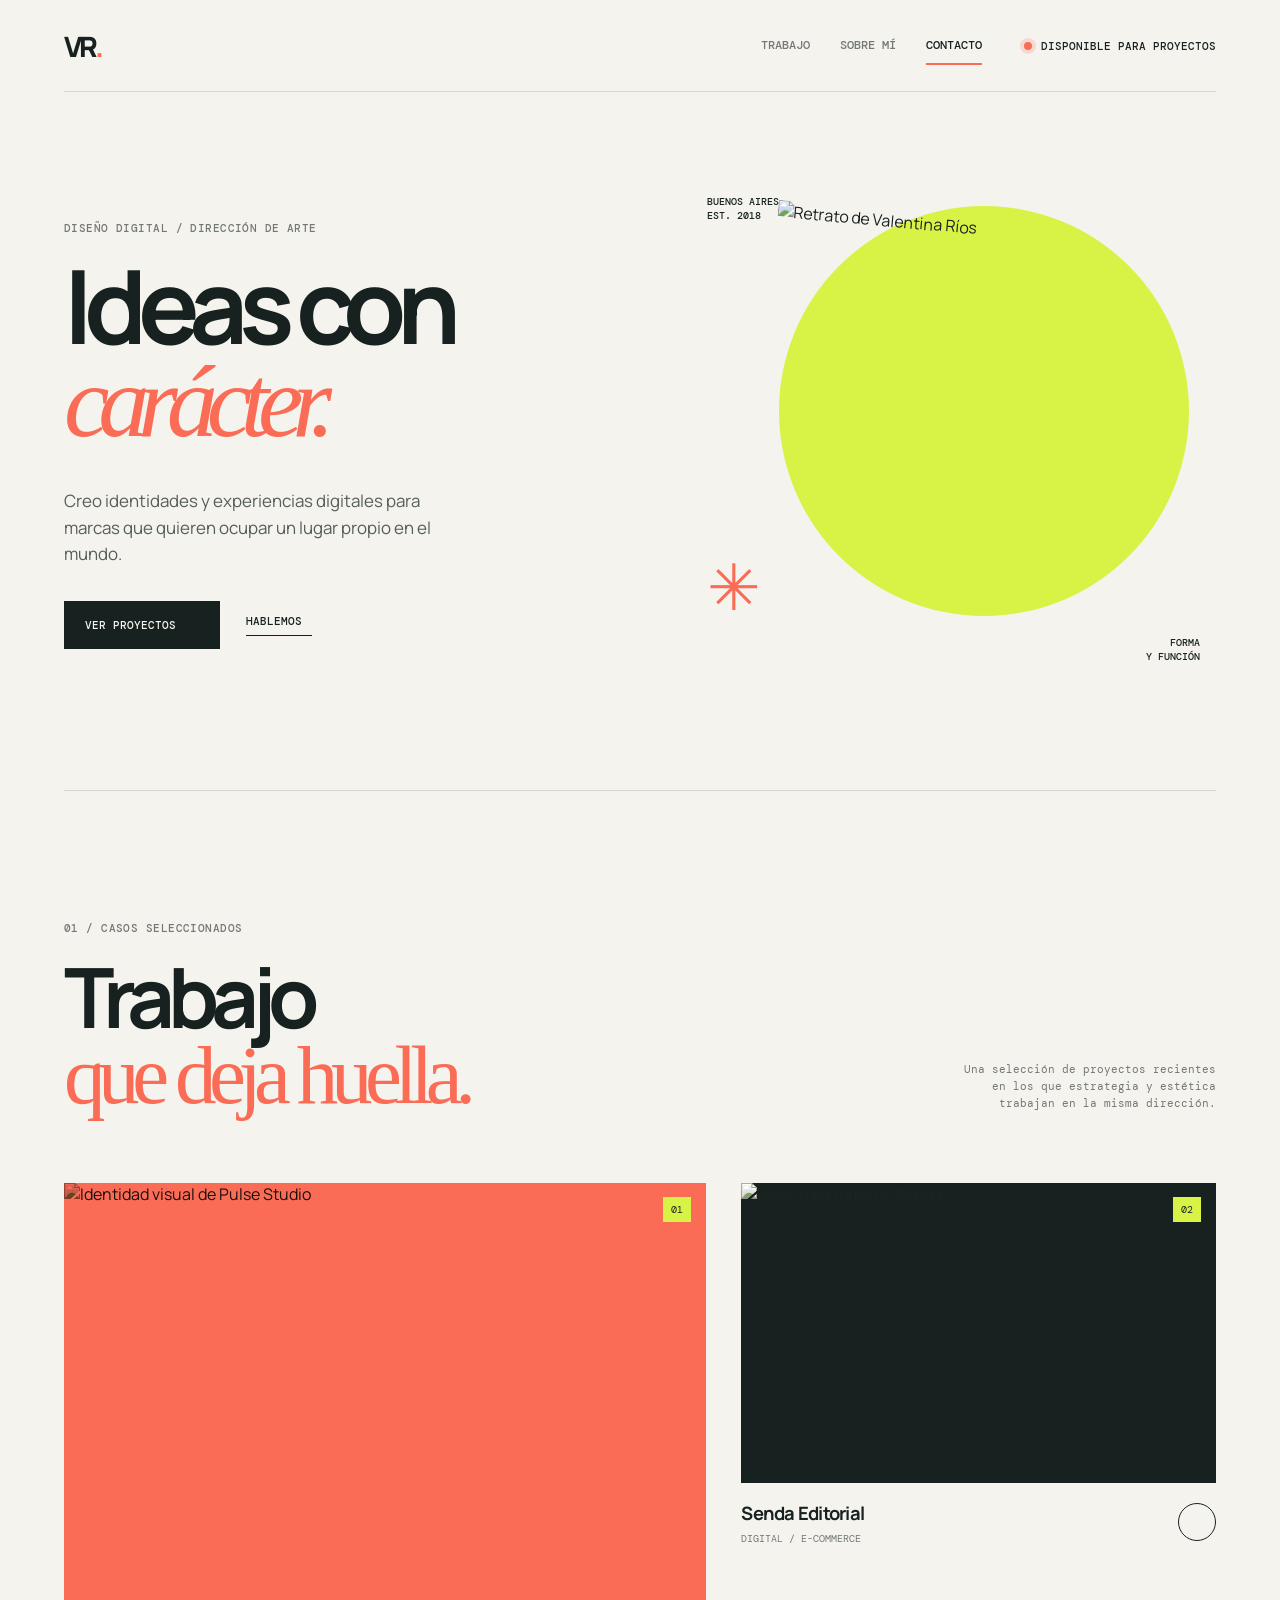
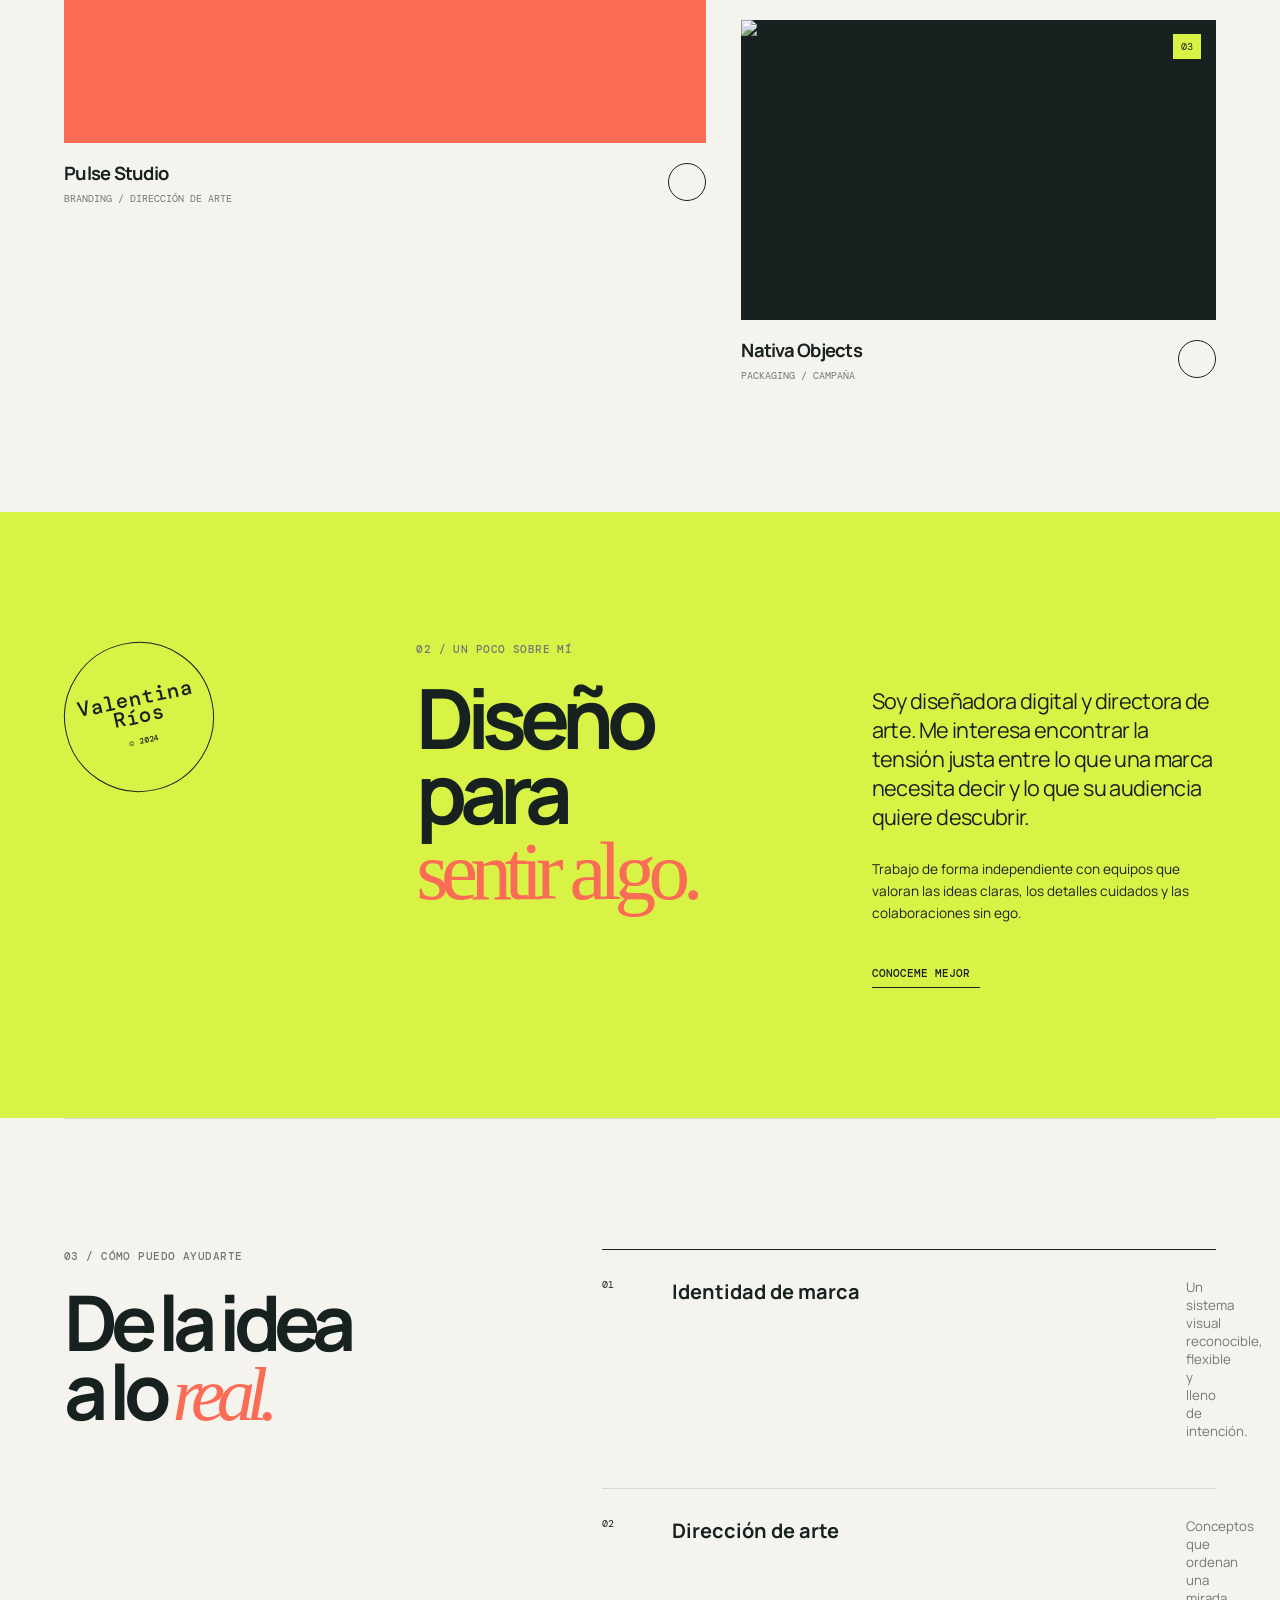
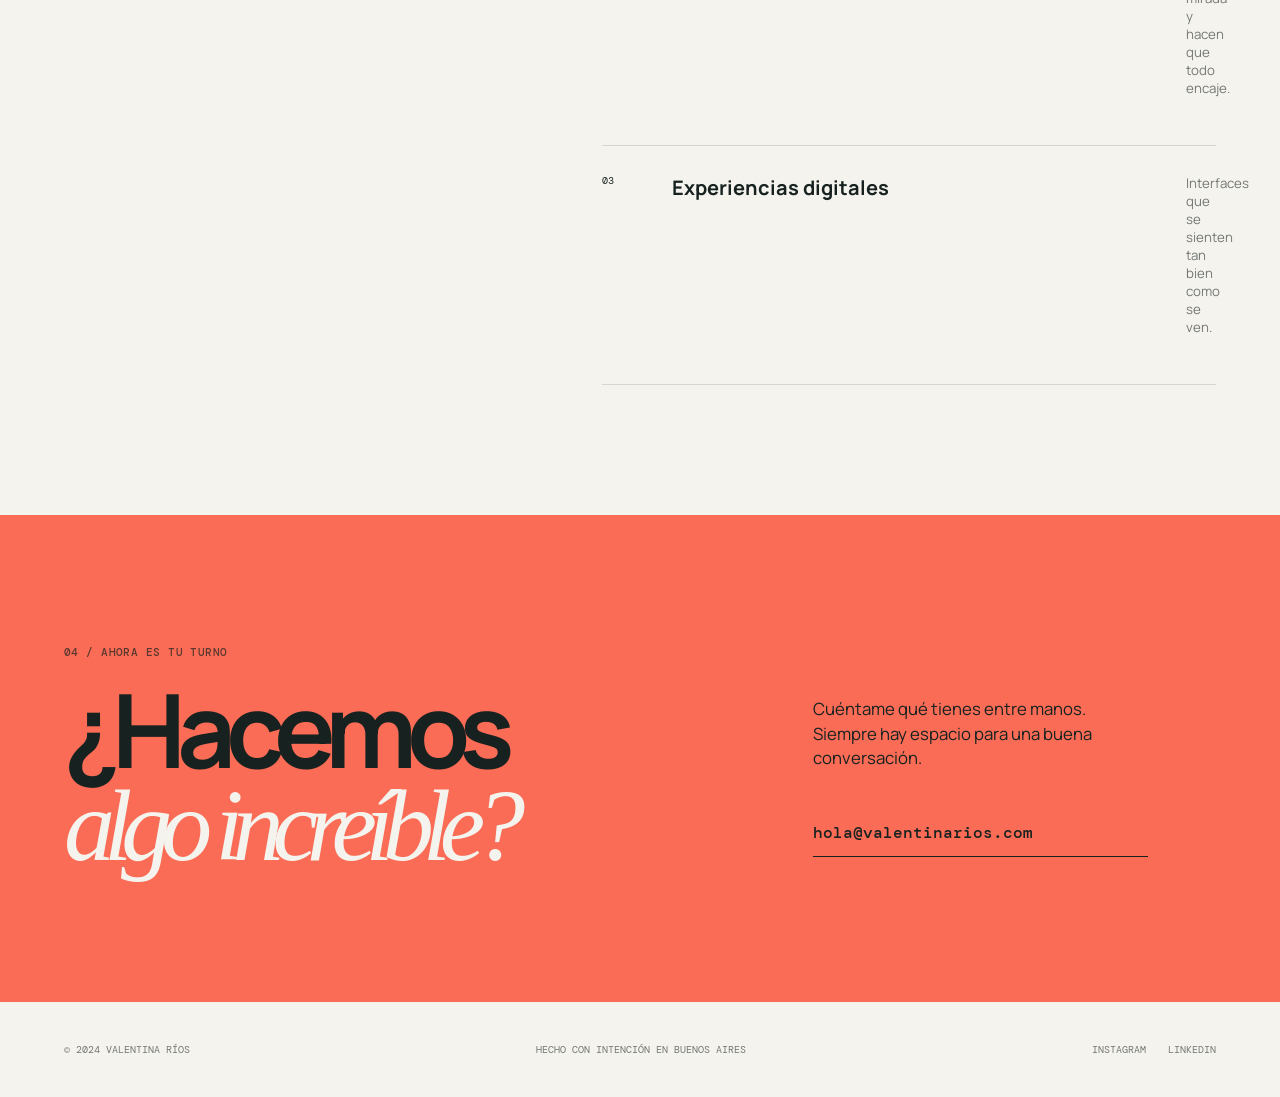
==== index.html @ 7031270a "Add initial HTML, CSS, and JavaScript files for portfolio website" ====
<!DOCTYPE html>
<html lang="es">
<head>
    <meta charset="UTF-8">
    <meta name="viewport" content="width=device-width, initial-scale=1.0">
    <meta name="description" content="Portafolio de Valentina Ríos, diseñadora digital y directora de arte.">
    <link rel="preconnect" href="https://fonts.googleapis.com">
    <link rel="preconnect" href="https://fonts.gstatic.com" crossorigin>
    <link href="https://fonts.googleapis.com/css2?family=DM+Mono:wght@400;500&family=Manrope:wght@400;500;600;700;800&display=swap" rel="stylesheet">
    <link rel="stylesheet" href="styles.css">
    <script src="https://unpkg.com/lucide@latest"></script>
    <title>Valentina Ríos | Diseño digital</title>
</head>
<body>
    <div class="site-shell">
        <header class="topbar">
            <a class="wordmark" href="#inicio" aria-label="Valentina Ríos, inicio">VR<span>.</span></a>
            <nav class="desktop-nav" aria-label="Navegación principal">
                <a class="active" href="#trabajo">Trabajo</a>
                <a href="#sobre-mi">Sobre mí</a>
                <a href="#contacto">Contacto</a>
            </nav>
            <a class="availability" href="#contacto"><span></span> Disponible para proyectos</a>
            <button class="menu-toggle" type="button" aria-label="Abrir menú" aria-expanded="false"><i data-lucide="menu"></i></button>
        </header>
        <main id="inicio">
            <section class="hero" aria-labelledby="hero-title">
                <div class="hero-copy reveal"><p class="eyebrow">Diseño digital / Dirección de arte</p><h1 id="hero-title">Ideas con<br><em>carácter.</em></h1><p class="hero-intro">Creo identidades y experiencias digitales para marcas que quieren ocupar un lugar propio en el mundo.</p><div class="hero-actions"><a class="button button-dark" href="#trabajo">Ver proyectos <i data-lucide="arrow-up-right"></i></a><a class="text-link" href="#contacto">Hablemos <i data-lucide="arrow-down"></i></a></div></div>
                <div class="hero-art reveal reveal-delay"><div class="art-circle"></div><div class="art-label label-top">Buenos Aires<br>Est. 2018</div><div class="art-label label-bottom">Forma<br>y función</div><div class="portrait-frame"><img src="https://images.unsplash.com/photo-1494790108377-be9c29b29330?auto=format&fit=crop&w=900&q=85" alt="Retrato de Valentina Ríos"></div><span class="art-star">✳</span></div>
            </section>
            <section class="selected-work section-block" id="trabajo" aria-labelledby="work-title"><div class="section-heading"><div><p class="eyebrow">01 / Casos seleccionados</p><h2 id="work-title">Trabajo<br><span>que deja huella.</span></h2></div><p class="section-note">Una selección de proyectos recientes<br>en los que estrategia y estética<br>trabajan en la misma dirección.</p></div><div class="project-grid"><a class="project project-large" href="#contacto"><div class="project-image image-pulse"><img src="https://images.unsplash.com/photo-1558655146-9f40138edfeb?auto=format&fit=crop&w=1400&q=85" alt="Identidad visual de Pulse Studio"><span class="project-index">01</span></div><div class="project-meta"><div><h3>Pulse Studio</h3><p>Branding / Dirección de arte</p></div><span class="round-arrow"><i data-lucide="arrow-up-right"></i></span></div></a><a class="project project-small" href="#contacto"><div class="project-image image-senda"><img src="https://images.unsplash.com/photo-1494438639946-1ebd1d20bf85?auto=format&fit=crop&w=1000&q=85" alt="Diseño editorial de Senda"><span class="project-index">02</span></div><div class="project-meta"><div><h3>Senda Editorial</h3><p>Digital / E-commerce</p></div><span class="round-arrow"><i data-lucide="arrow-up-right"></i></span></div></a><a class="project project-wide" href="#contacto"><div class="project-image image-nativa"><img src="https://images.unsplash.com/photo-1523726491678-bf852e717f6a?auto=format&fit=crop&w=1400&q=85" alt="Packaging y dirección de arte de Nativa"><span class="project-index">03</span></div><div class="project-meta"><div><h3>Nativa Objects</h3><p>Packaging / Campaña</p></div><span class="round-arrow"><i data-lucide="arrow-up-right"></i></span></div></a></div></section>
            <section class="about-section section-block" id="sobre-mi" aria-labelledby="about-title"><div class="about-stamp">Valentina<br>Ríos<span>© 2024</span></div><div class="about-copy"><p class="eyebrow">02 / Un poco sobre mí</p><h2 id="about-title">Diseño para<br><span>sentir algo.</span></h2></div><div class="about-detail"><p class="large-copy">Soy diseñadora digital y directora de arte. Me interesa encontrar la tensión justa entre lo que una marca necesita decir y lo que su audiencia quiere descubrir.</p><p class="small-copy">Trabajo de forma independiente con equipos que valoran las ideas claras, los detalles cuidados y las colaboraciones sin ego.</p><a class="text-link" href="mailto:hola@valentinarios.com">Conoceme mejor <i data-lucide="arrow-up-right"></i></a></div></section>
            <section class="services-section section-block" aria-labelledby="services-title"><div class="services-intro"><p class="eyebrow">03 / Cómo puedo ayudarte</p><h2 id="services-title">De la idea<br>a lo <em>real.</em></h2></div><div class="services-list"><div class="service-item"><span>01</span><h3>Identidad de marca</h3><p>Un sistema visual reconocible, flexible y lleno de intención.</p><i data-lucide="arrow-up-right"></i></div><div class="service-item"><span>02</span><h3>Dirección de arte</h3><p>Conceptos que ordenan una mirada y hacen que todo encaje.</p><i data-lucide="arrow-up-right"></i></div><div class="service-item"><span>03</span><h3>Experiencias digitales</h3><p>Interfaces que se sienten tan bien como se ven.</p><i data-lucide="arrow-up-right"></i></div></div></section>
            <section class="contact-section section-block" id="contacto" aria-labelledby="contact-title"><div><p class="eyebrow">04 / Ahora es tu turno</p><h2 id="contact-title">¿Hacemos<br><em>algo increíble?</em></h2></div><div class="contact-side"><p>Cuéntame qué tienes entre manos. Siempre hay espacio para una buena conversación.</p><a class="contact-email" href="mailto:hola@valentinarios.com">hola@valentinarios.com <i data-lucide="arrow-up-right"></i></a></div></section>
        </main>
        <footer class="footer"><span>© 2024 Valentina Ríos</span><span>Hecho con intención en Buenos Aires</span><div><a href="https://www.instagram.com" target="_blank" rel="noreferrer">Instagram</a><a href="https://www.linkedin.com" target="_blank" rel="noreferrer">LinkedIn</a></div></footer>
    </div>
    <script src="app.js"></script>
</body>
</html>
---- styles.css ----
@import url('https://fonts.googleapis.com/css2?family=DM+Mono:wght@400;500&family=Manrope:wght@400;500;600;700;800&display=swap');
:root { --ink:#172220; --paper:#f5f3ee; --lime:#d9f246; --coral:#fa6c55; --muted:#737875; --line:#d6d7d0; --mono:'DM Mono',monospace; --sans:'Manrope',sans-serif; }
* { box-sizing:border-box; } html { scroll-behavior:smooth; } body { margin:0; background:var(--paper); color:var(--ink); font-family:var(--sans); } a { color:inherit; text-decoration:none; }
.site-shell { max-width:1440px; margin:auto; padding:0 5vw; overflow:hidden; }
.topbar { display:flex; align-items:center; height:92px; border-bottom:1px solid var(--line); gap:42px; }.wordmark { font-size:1.75rem; font-weight:800; letter-spacing:-.1em; margin-right:auto; }.wordmark span { color:var(--coral); }.desktop-nav { display:flex; gap:30px; font:500 .75rem var(--mono); text-transform:uppercase; }.desktop-nav a { color:var(--muted); padding:10px 0; }.desktop-nav a.active,.desktop-nav a:hover { color:var(--ink); border-bottom:2px solid var(--coral); }.availability { font:500 .67rem var(--mono); text-transform:uppercase; display:flex; gap:9px; align-items:center; white-space:nowrap; }.availability span { width:8px; height:8px; background:var(--coral); border-radius:50%; display:inline-block; box-shadow:0 0 0 4px #fa6c5530; }.menu-toggle { display:none; background:none; border:0; }
.hero { min-height:680px; display:grid; grid-template-columns:1.05fr .95fr; align-items:center; padding:88px 0 100px; }.eyebrow { font:500 .68rem var(--mono); letter-spacing:.04em; text-transform:uppercase; color:var(--muted); margin:0 0 24px; }.hero h1,h2 { font-size:clamp(4.2rem,8vw,8.2rem); line-height:.9; letter-spacing:-.09em; margin:0; font-weight:700; }.hero h1 em,h2 em { color:var(--coral); font-family:Georgia,serif; font-weight:400; letter-spacing:-.11em; }.hero-intro { max-width:400px; font-size:1.06rem; line-height:1.55; margin:40px 0 34px; color:#555e5b; }.hero-actions { display:flex; align-items:center; gap:26px; }.button { display:inline-flex; align-items:center; gap:23px; padding:17px 21px; font:500 .7rem var(--mono); text-transform:uppercase; }.button-dark { background:var(--ink); color:var(--paper); }.button svg,.text-link svg,.contact-email svg { width:15px; }.text-link { display:inline-flex; align-items:center; gap:10px; font:500 .7rem var(--mono); text-transform:uppercase; border-bottom:1px solid var(--ink); padding-bottom:7px; }
.hero-art { height:510px; position:relative; display:grid; place-items:center; }.portrait-frame { width:min(67%,370px); height:440px; overflow:hidden; transform:rotate(5deg); position:relative; z-index:1; }.portrait-frame img { width:100%; height:100%; object-fit:cover; filter:saturate(.7); }.art-circle { position:absolute; width:410px; height:410px; border-radius:50%; background:var(--lime); right:5%; top:5%; }.art-label { position:absolute; font:500 .63rem var(--mono); line-height:1.4; text-transform:uppercase; z-index:2; }.label-top { top:3%; left:7%; }.label-bottom { bottom:5%; right:3%; text-align:right; }.art-star { position:absolute; z-index:2; color:var(--coral); font-size:4rem; bottom:12%; left:7%; }
.section-block { padding:130px 0; border-top:1px solid var(--line); }.section-heading { display:flex; justify-content:space-between; align-items:end; margin-bottom:70px; }.section-heading h2,.about-copy h2 { font-size:clamp(3.4rem,6.5vw,7rem); }.section-heading h2 span,.about-copy h2 span,.services-intro h2 em { color:var(--coral); font-family:Georgia,serif; font-weight:400; }.section-note { font:.7rem/1.55 var(--mono); color:var(--muted); text-align:right; margin:0; }.project-grid { display:grid; grid-template-columns:1.15fr .85fr; gap:75px 35px; align-items:start; }.project-large { grid-row:span 2; }.project-wide { grid-column:2; }.project-image { position:relative; overflow:hidden; background:var(--ink); }.project-image img { display:block; width:100%; height:100%; object-fit:cover; transition:transform .6s ease; }.project:hover img { transform:scale(1.05); }.project-large .project-image { height:560px; }.project-small .project-image,.project-wide .project-image { height:300px; }.image-pulse { background:var(--coral); }.image-pulse img { mix-blend-mode:multiply; filter:saturate(.8); }.image-senda img { filter:sepia(.3) saturate(.7); }.image-nativa img { filter:saturate(.5); }.project-index { position:absolute; right:15px; top:14px; background:var(--lime); color:var(--ink); padding:6px 8px; font:.65rem var(--mono); }.project-meta { display:flex; justify-content:space-between; align-items:center; padding-top:17px; }.project-meta h3 { margin:0 0 6px; font-size:1.15rem; letter-spacing:-.04em; }.project-meta p { color:var(--muted); font:.63rem var(--mono); margin:0; text-transform:uppercase; }.round-arrow { display:grid; place-items:center; width:38px; height:38px; border:1px solid var(--ink); border-radius:50%; }.round-arrow svg { width:15px; }
.about-section { display:grid; grid-template-columns:.8fr 1.1fr 1fr; gap:6vw; position:relative; background:var(--lime); margin-left:-5vw; margin-right:-5vw; padding-left:5vw; padding-right:5vw; border:0; }.about-stamp { width:150px; height:150px; border:1px solid var(--ink); border-radius:50%; display:grid; place-content:center; text-align:center; font:500 1.3rem/.9 var(--mono); transform:rotate(-12deg); }.about-stamp span { font-size:.5rem; margin-top:12px; }.about-detail { padding-top:44px; }.large-copy { font-size:1.35rem; line-height:1.35; margin:0 0 28px; letter-spacing:-.03em; }.small-copy { font-size:.85rem; line-height:1.6; max-width:350px; margin-bottom:35px; }.services-section { display:grid; grid-template-columns:.8fr 1.2fr; gap:10vw; }.services-intro h2 { font-size:clamp(3.2rem,6vw,6rem); }.services-list { border-top:1px solid var(--ink); }.service-item { display:grid; grid-template-columns:50px 1fr 30px; gap:20px; align-items:start; padding:28px 0; border-bottom:1px solid var(--line); }.service-item span { font:.65rem var(--mono); }.service-item h3 { font-size:1.25rem; margin:0 0 8px; }.service-item p { color:var(--muted); font-size:.83rem; margin:0; }.service-item svg { width:17px; }.contact-section { display:grid; grid-template-columns:1.3fr .7fr; background:var(--coral); color:var(--ink); margin-left:-5vw; margin-right:-5vw; padding-left:5vw; padding-right:5vw; border:0; }.contact-section .eyebrow { color:#59382f; }.contact-section h2 { font-size:clamp(4rem,8vw,8rem); }.contact-section h2 em { color:var(--paper); }.contact-side { display:flex; flex-direction:column; justify-content:end; padding-bottom:15px; }.contact-side p { font-size:1.05rem; line-height:1.45; max-width:280px; }.contact-email { font:500 1rem var(--mono); border-bottom:1px solid var(--ink); padding-bottom:13px; display:flex; justify-content:space-between; max-width:335px; margin-top:35px; }.footer { height:95px; display:flex; align-items:center; justify-content:space-between; color:var(--muted); font:.61rem var(--mono); text-transform:uppercase; }.footer div { display:flex; gap:22px; }.footer a:hover { color:var(--ink); }
.reveal { animation:rise .8s both; }.reveal-delay { animation-delay:.15s; } @keyframes rise { from { opacity:0; transform:translateY(22px); } to { opacity:1; transform:translateY(0); } }
@media (max-width:760px) { .site-shell { padding:0 22px; }.topbar { height:74px; gap:15px; }.desktop-nav,.availability { display:none; }.menu-toggle { display:block; padding:7px; }.menu-toggle svg { width:21px; }.topbar.menu-open .desktop-nav { display:flex; position:absolute; top:74px; left:0; right:0; z-index:5; padding:20px 22px; background:var(--paper); flex-direction:column; gap:13px; border-bottom:1px solid var(--line); }.hero { display:block; padding:75px 0 95px; }.hero h1 { font-size:4.6rem; }.hero-intro { font-size:.95rem; margin-top:30px; }.hero-art { height:390px; margin-top:50px; }.portrait-frame { height:340px; width:68%; }.art-circle { width:310px; height:310px; }.section-block { padding:85px 0; }.section-heading { display:block; margin-bottom:45px; }.section-heading h2,.about-copy h2 { font-size:4rem; }.section-note { text-align:left; margin-top:28px; }.project-grid { display:block; }.project { display:block; margin-bottom:55px; }.project-large .project-image { height:390px; }.project-small .project-image,.project-wide .project-image { height:250px; }.about-section,.contact-section { margin-left:-22px; margin-right:-22px; padding-left:22px; padding-right:22px; }.about-section { display:block; }.about-stamp { margin-bottom:65px; }.about-detail { padding-top:45px; }.services-section { display:block; }.services-list { margin-top:55px; }.service-item { grid-template-columns:35px 1fr 20px; gap:12px; }.service-item h3 { font-size:1.05rem; }.contact-section { display:block; }.contact-side { padding-top:55px; }.footer { height:auto; padding:28px 0; flex-wrap:wrap; gap:18px; }.footer span:nth-child(2) { order:3; width:100%; } }
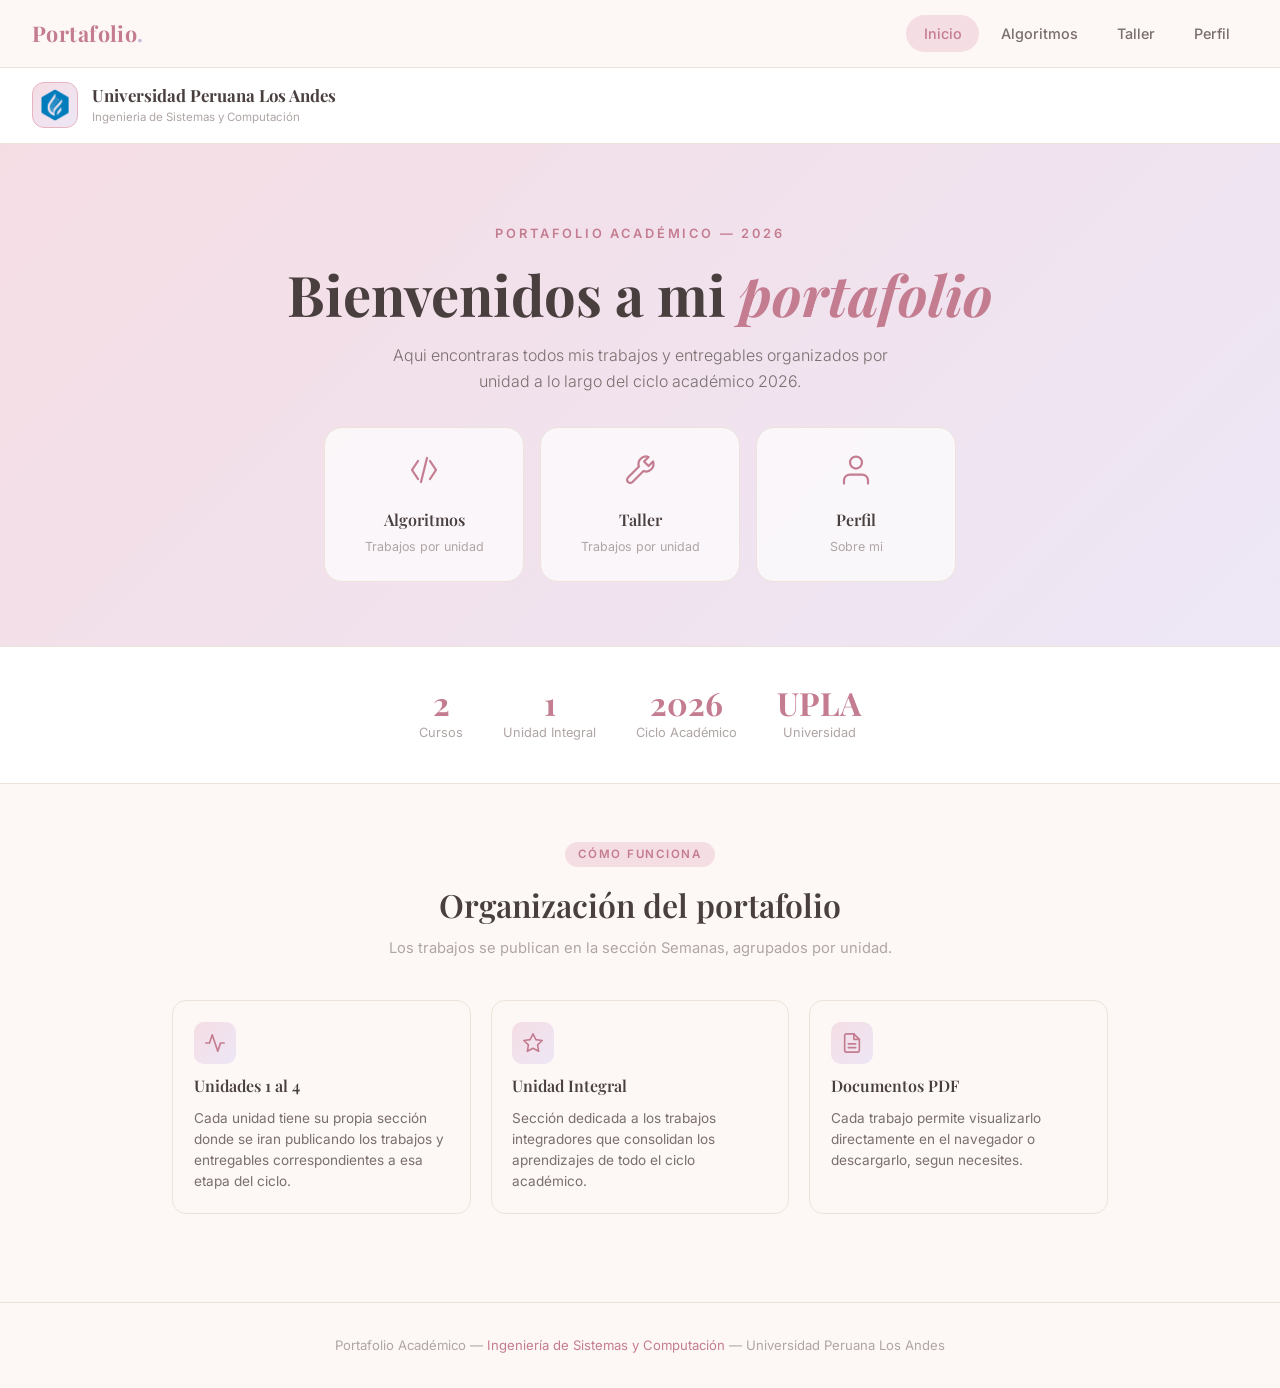
==== commit f5fa2e3b: "Add perfil.html and taller.html for academic portfolio sections - Created perfil.html to showcase pe" ====
--- a/index.html
+++ b/index.html
@@ -1,40 +1,163 @@
-<!DOCTYPE html>
+﻿<!DOCTYPE html>
 <html lang="es">
 <head>
-    <meta charset="UTF-8">
-    <meta name="viewport" content="width=device-width, initial-scale=1.0">
-    <meta name="description" content="Portafolio de Valentina Ríos, diseñadora digital y directora de arte.">
-    <link rel="preconnect" href="https://fonts.googleapis.com">
-    <link rel="preconnect" href="https://fonts.gstatic.com" crossorigin>
-    <link href="https://fonts.googleapis.com/css2?family=DM+Mono:wght@400;500&family=Manrope:wght@400;500;600;700;800&display=swap" rel="stylesheet">
-    <link rel="stylesheet" href="styles.css">
-    <script src="https://unpkg.com/lucide@latest"></script>
-    <title>Valentina Ríos | Diseño digital</title>
+  <meta charset="UTF-8" />
+  <meta name="viewport" content="width=device-width, initial-scale=1.0" />
+  <meta name="description" content="Portafolio academico - Ingenieria de Sistemas y Computacion, Universidad Peruana Los Andes." />
+  <title>Portafolio | Inicio</title>
+  <link rel="stylesheet" href="css/style.css" />
 </head>
 <body>
-    <div class="site-shell">
-        <header class="topbar">
-            <a class="wordmark" href="#inicio" aria-label="Valentina Ríos, inicio">VR<span>.</span></a>
-            <nav class="desktop-nav" aria-label="Navegación principal">
-                <a class="active" href="#trabajo">Trabajo</a>
-                <a href="#sobre-mi">Sobre mí</a>
-                <a href="#contacto">Contacto</a>
-            </nav>
-            <a class="availability" href="#contacto"><span></span> Disponible para proyectos</a>
-            <button class="menu-toggle" type="button" aria-label="Abrir menú" aria-expanded="false"><i data-lucide="menu"></i></button>
-        </header>
-        <main id="inicio">
-            <section class="hero" aria-labelledby="hero-title">
-                <div class="hero-copy reveal"><p class="eyebrow">Diseño digital / Dirección de arte</p><h1 id="hero-title">Ideas con<br><em>carácter.</em></h1><p class="hero-intro">Creo identidades y experiencias digitales para marcas que quieren ocupar un lugar propio en el mundo.</p><div class="hero-actions"><a class="button button-dark" href="#trabajo">Ver proyectos <i data-lucide="arrow-up-right"></i></a><a class="text-link" href="#contacto">Hablemos <i data-lucide="arrow-down"></i></a></div></div>
-                <div class="hero-art reveal reveal-delay"><div class="art-circle"></div><div class="art-label label-top">Buenos Aires<br>Est. 2018</div><div class="art-label label-bottom">Forma<br>y función</div><div class="portrait-frame"><img src="https://images.unsplash.com/photo-1494790108377-be9c29b29330?auto=format&fit=crop&w=900&q=85" alt="Retrato de Valentina Ríos"></div><span class="art-star">✳</span></div>
-            </section>
-            <section class="selected-work section-block" id="trabajo" aria-labelledby="work-title"><div class="section-heading"><div><p class="eyebrow">01 / Casos seleccionados</p><h2 id="work-title">Trabajo<br><span>que deja huella.</span></h2></div><p class="section-note">Una selección de proyectos recientes<br>en los que estrategia y estética<br>trabajan en la misma dirección.</p></div><div class="project-grid"><a class="project project-large" href="#contacto"><div class="project-image image-pulse"><img src="https://images.unsplash.com/photo-1558655146-9f40138edfeb?auto=format&fit=crop&w=1400&q=85" alt="Identidad visual de Pulse Studio"><span class="project-index">01</span></div><div class="project-meta"><div><h3>Pulse Studio</h3><p>Branding / Dirección de arte</p></div><span class="round-arrow"><i data-lucide="arrow-up-right"></i></span></div></a><a class="project project-small" href="#contacto"><div class="project-image image-senda"><img src="https://images.unsplash.com/photo-1494438639946-1ebd1d20bf85?auto=format&fit=crop&w=1000&q=85" alt="Diseño editorial de Senda"><span class="project-index">02</span></div><div class="project-meta"><div><h3>Senda Editorial</h3><p>Digital / E-commerce</p></div><span class="round-arrow"><i data-lucide="arrow-up-right"></i></span></div></a><a class="project project-wide" href="#contacto"><div class="project-image image-nativa"><img src="https://images.unsplash.com/photo-1523726491678-bf852e717f6a?auto=format&fit=crop&w=1400&q=85" alt="Packaging y dirección de arte de Nativa"><span class="project-index">03</span></div><div class="project-meta"><div><h3>Nativa Objects</h3><p>Packaging / Campaña</p></div><span class="round-arrow"><i data-lucide="arrow-up-right"></i></span></div></a></div></section>
-            <section class="about-section section-block" id="sobre-mi" aria-labelledby="about-title"><div class="about-stamp">Valentina<br>Ríos<span>© 2024</span></div><div class="about-copy"><p class="eyebrow">02 / Un poco sobre mí</p><h2 id="about-title">Diseño para<br><span>sentir algo.</span></h2></div><div class="about-detail"><p class="large-copy">Soy diseñadora digital y directora de arte. Me interesa encontrar la tensión justa entre lo que una marca necesita decir y lo que su audiencia quiere descubrir.</p><p class="small-copy">Trabajo de forma independiente con equipos que valoran las ideas claras, los detalles cuidados y las colaboraciones sin ego.</p><a class="text-link" href="mailto:hola@valentinarios.com">Conoceme mejor <i data-lucide="arrow-up-right"></i></a></div></section>
-            <section class="services-section section-block" aria-labelledby="services-title"><div class="services-intro"><p class="eyebrow">03 / Cómo puedo ayudarte</p><h2 id="services-title">De la idea<br>a lo <em>real.</em></h2></div><div class="services-list"><div class="service-item"><span>01</span><h3>Identidad de marca</h3><p>Un sistema visual reconocible, flexible y lleno de intención.</p><i data-lucide="arrow-up-right"></i></div><div class="service-item"><span>02</span><h3>Dirección de arte</h3><p>Conceptos que ordenan una mirada y hacen que todo encaje.</p><i data-lucide="arrow-up-right"></i></div><div class="service-item"><span>03</span><h3>Experiencias digitales</h3><p>Interfaces que se sienten tan bien como se ven.</p><i data-lucide="arrow-up-right"></i></div></div></section>
-            <section class="contact-section section-block" id="contacto" aria-labelledby="contact-title"><div><p class="eyebrow">04 / Ahora es tu turno</p><h2 id="contact-title">¿Hacemos<br><em>algo increíble?</em></h2></div><div class="contact-side"><p>Cuéntame qué tienes entre manos. Siempre hay espacio para una buena conversación.</p><a class="contact-email" href="mailto:hola@valentinarios.com">hola@valentinarios.com <i data-lucide="arrow-up-right"></i></a></div></section>
-        </main>
-        <footer class="footer"><span>© 2024 Valentina Ríos</span><span>Hecho con intención en Buenos Aires</span><div><a href="https://www.instagram.com" target="_blank" rel="noreferrer">Instagram</a><a href="https://www.linkedin.com" target="_blank" rel="noreferrer">LinkedIn</a></div></footer>
+
+  <!-- NAVBAR -->
+  <nav class="navbar" role="navigation" aria-label="Navegacion principal">
+    <a href="index.html" class="navbar__brand">Portafolio<span>.</span></a>
+
+    <button class="navbar__toggle" id="navToggle" aria-label="Abrir menu" aria-expanded="false">
+      <span></span><span></span><span></span>
+    </button>
+
+    <ul class="navbar__links" id="navLinks" role="list">
+      <li><a href="index.html" class="active" aria-current="page">Inicio</a></li>
+      <li><a href="algoritmos.html">Algoritmos</a></li>
+      <li><a href="taller.html">Taller</a></li>
+      <li><a href="perfil.html">Perfil</a></li>
+    </ul>
+  </nav>
+
+  <!-- IDENTIDAD INSTITUCIONAL -->
+  <div class="institution-bar" aria-label="Universidad Peruana Los Andes">
+    <div class="institution-bar__logo">
+      <img src="img/logo-upla.png" alt="Logo de la Universidad Peruana Los Andes" />
     </div>
-    <script src="app.js"></script>
+    <div>
+      <p class="institution-bar__name">Universidad Peruana Los Andes</p>
+      <p class="institution-bar__faculty">Ingenieria de Sistemas y Computación</p>
+    </div>
+  </div>
+
+  <!-- HERO -->
+  <header class="hero">
+    <p class="hero__subtitle">Portafolio Académico &mdash; 2026</p>
+    <h1 class="hero__title">Bienvenidos a mi <em>portafolio</em></h1>
+    <p class="hero__desc">Aqui encontraras todos mis trabajos y entregables organizados por unidad a lo largo del ciclo académico 2026.</p>
+
+    <!-- Accesos rapidos -->
+    <div class="hero-cards" role="list">
+      <a href="algoritmos.html" class="hero-card" role="listitem" id="acceso-algoritmos">
+        <svg viewBox="0 0 24 24" aria-hidden="true">
+          <polyline points="8 6 4 12 8 18"/>
+          <polyline points="16 6 20 12 16 18"/>
+          <line x1="14" y1="4" x2="10" y2="20"/>
+        </svg>
+        <p class="hero-card__label">Algoritmos</p>
+        <p class="hero-card__sub">Trabajos por unidad</p>
+      </a>
+
+      <a href="taller.html" class="hero-card" role="listitem" id="acceso-taller">
+        <svg viewBox="0 0 24 24" aria-hidden="true">
+          <path d="m14.7 6.3 3-3a5 5 0 0 0-6.4 6.4L4 17a2.1 2.1 0 1 0 3 3l7.3-7.3a5 5 0 0 0 6.4-6.4l-3 3-3-3Z"/>
+        </svg>
+        <p class="hero-card__label">Taller</p>
+        <p class="hero-card__sub">Trabajos por unidad</p>
+      </a>
+
+      <a href="perfil.html" class="hero-card" role="listitem" id="acceso-perfil">
+        <svg viewBox="0 0 24 24" aria-hidden="true">
+          <path d="M20 21v-2a4 4 0 0 0-4-4H8a4 4 0 0 0-4 4v2"/>
+          <circle cx="12" cy="7" r="4"/>
+        </svg>
+        <p class="hero-card__label">Perfil</p>
+        <p class="hero-card__sub">Sobre mi</p>
+      </a>
+    </div>
+  </header>
+
+  <!-- INFO STRIP -->
+  <div class="info-strip" role="region" aria-label="Resumen del portafolio">
+    <div class="info-strip__item">
+      <p class="info-strip__value">2</p>
+      <p class="info-strip__label">Cursos</p>
+    </div>
+    <div class="info-strip__item">
+      <p class="info-strip__value">1</p>
+      <p class="info-strip__label">Unidad Integral</p>
+    </div>
+    <div class="info-strip__item">
+      <p class="info-strip__value">2026</p>
+      <p class="info-strip__label">Ciclo Académico</p>
+    </div>
+    <div class="info-strip__item">
+      <p class="info-strip__value">UPLA</p>
+      <p class="info-strip__label">Universidad</p>
+    </div>
+  </div>
+
+  <!-- SECCION BIENVENIDA -->
+  <main>
+    <section class="section" aria-label="Descripcion del portafolio">
+      <div class="section__header">
+        <span class="section__tag">Cómo funciona</span>
+        <h2 class="section__title">Organización del portafolio</h2>
+        <p class="section__subtitle">Los trabajos se publican en la sección Semanas, agrupados por unidad.</p>
+      </div>
+
+      <div class="cards-grid">
+        <div class="card" id="info-unidades">
+          <div class="card__icon">
+            <svg viewBox="0 0 24 24" aria-hidden="true">
+              <polyline points="22 12 18 12 15 21 9 3 6 12 2 12"/>
+            </svg>
+          </div>
+          <h3 class="card__title">Unidades 1 al 4</h3>
+          <p class="card__desc">Cada unidad tiene su propia sección donde se iran publicando los trabajos y entregables correspondientes a esa etapa del ciclo.</p>
+        </div>
+
+        <div class="card" id="info-integral">
+          <div class="card__icon">
+            <svg viewBox="0 0 24 24" aria-hidden="true">
+              <polygon points="12 2 15.09 8.26 22 9.27 17 14.14 18.18 21.02 12 17.77 5.82 21.02 7 14.14 2 9.27 8.91 8.26 12 2"/>
+            </svg>
+          </div>
+          <h3 class="card__title">Unidad Integral</h3>
+          <p class="card__desc">Sección dedicada a los trabajos integradores que consolidan los aprendizajes de todo el ciclo académico.</p>
+        </div>
+
+        <div class="card" id="info-pdf">
+          <div class="card__icon">
+            <svg viewBox="0 0 24 24" aria-hidden="true">
+              <path d="M14 2H6a2 2 0 0 0-2 2v16a2 2 0 0 0 2 2h12a2 2 0 0 0 2-2V8z"/>
+              <polyline points="14 2 14 8 20 8"/>
+              <line x1="16" y1="13" x2="8" y2="13"/>
+              <line x1="16" y1="17" x2="8" y2="17"/>
+            </svg>
+          </div>
+          <h3 class="card__title">Documentos PDF</h3>
+          <p class="card__desc">Cada trabajo permite visualizarlo directamente en el navegador o descargarlo, segun necesites.</p>
+        </div>
+      </div>
+    </section>
+  </main>
+
+  <!-- FOOTER -->
+  <footer class="footer" role="contentinfo">
+    <p>Portafolio Académico &mdash; <span>Ingeniería de Sistemas y Computación</span> &mdash; Universidad Peruana Los Andes</p>
+  </footer>
+
+  <script>
+    var toggle = document.getElementById('navToggle');
+    var links  = document.getElementById('navLinks');
+    toggle.addEventListener('click', function () {
+      var open = links.classList.toggle('open');
+      toggle.setAttribute('aria-expanded', String(open));
+    });
+    links.querySelectorAll('a').forEach(function (link) {
+      link.addEventListener('click', function () {
+        links.classList.remove('open');
+        toggle.setAttribute('aria-expanded', 'false');
+      });
+    });
+  </script>
+
 </body>
-</html>+</html>
--- a/css/style.css
+++ b/css/style.css
@@ -0,0 +1,655 @@
+﻿@import url('https://fonts.googleapis.com/css2?family=Playfair+Display:wght@400;600;700&family=Inter:wght@300;400;500;600&display=swap');
+
+:root {
+  --color-bg:         #fdf8f5;
+  --color-surface:    #ffffff;
+  --color-rose:       #e8b4c0;
+  --color-rose-light: #f5dde4;
+  --color-rose-dark:  #c47d90;
+  --color-lilac:      #c9b8d8;
+  --color-lilac-light:#ede7f6;
+  --color-beige:      #f2ece4;
+  --color-text:       #4a3f3f;
+  --color-text-soft:  #7a6e6e;
+  --color-text-muted: #b0a5a5;
+  --color-border:     #ede3db;
+  --shadow-soft:      0 4px 20px rgba(200, 160, 170, 0.15);
+  --shadow-hover:     0 10px 36px rgba(200, 160, 170, 0.28);
+  --radius-card:      18px;
+  --radius-btn:       50px;
+  --font-heading:     'Playfair Display', Georgia, serif;
+  --font-body:        'Inter', system-ui, sans-serif;
+  --transition:       0.3s ease;
+}
+
+*, *::before, *::after { box-sizing: border-box; margin: 0; padding: 0; }
+html { scroll-behavior: smooth; }
+body {
+  background-color: var(--color-bg);
+  color: var(--color-text);
+  font-family: var(--font-body);
+  font-size: 16px;
+  line-height: 1.6;
+  min-height: 100vh;
+}
+img { max-width: 100%; display: block; }
+a { color: inherit; text-decoration: none; }
+
+.navbar {
+  position: sticky;
+  top: 0;
+  z-index: 100;
+  background: rgba(253, 248, 245, 0.92);
+  backdrop-filter: blur(10px);
+  border-bottom: 1px solid var(--color-border);
+  padding: 0 2rem;
+  height: 68px;
+  display: flex;
+  align-items: center;
+  justify-content: space-between;
+}
+
+.navbar__brand {
+  font-family: var(--font-heading);
+  font-size: 1.35rem;
+  font-weight: 700;
+  color: var(--color-rose-dark);
+  letter-spacing: 0.02em;
+}
+.navbar__brand span { color: var(--color-lilac); }
+
+.navbar__links {
+  display: flex;
+  gap: 0.25rem;
+  list-style: none;
+}
+
+.navbar__links a {
+  display: block;
+  padding: 0.45rem 1.1rem;
+  border-radius: var(--radius-btn);
+  font-size: 0.9rem;
+  font-weight: 500;
+  color: var(--color-text-soft);
+  transition: background var(--transition), color var(--transition);
+}
+.navbar__links a:hover,
+.navbar__links a.active {
+  background: var(--color-rose-light);
+  color: var(--color-rose-dark);
+}
+
+.navbar__toggle {
+  display: none;
+  flex-direction: column;
+  gap: 5px;
+  cursor: pointer;
+  background: none;
+  border: none;
+  padding: 4px;
+}
+.navbar__toggle span {
+  display: block;
+  width: 24px;
+  height: 2px;
+  background: var(--color-rose-dark);
+  border-radius: 2px;
+  transition: var(--transition);
+}
+
+.institution-bar {
+  display: flex;
+  align-items: center;
+  gap: 0.85rem;
+  padding: 0.9rem 2rem;
+  background: var(--color-surface);
+  border-bottom: 1px solid var(--color-border);
+}
+.institution-bar__logo {
+  width: 46px;
+  height: 46px;
+  display: grid;
+  place-items: center;
+  border-radius: 12px;
+  background: linear-gradient(135deg, var(--color-rose-light), var(--color-lilac-light));
+  border: 1px solid var(--color-rose);
+  flex-shrink: 0;
+}
+.institution-bar__logo img {
+  width: 32px;
+  height: 32px;
+  object-fit: contain;
+}
+.institution-bar__name {
+  font-family: var(--font-heading);
+  font-size: 1.05rem;
+  font-weight: 700;
+  color: var(--color-text);
+  line-height: 1.2;
+}
+.institution-bar__faculty {
+  font-size: 0.72rem;
+  color: var(--color-text-muted);
+  margin-top: 0.2rem;
+}
+
+/* ============================================================
+   INICIO - HERO
+   ============================================================ */
+.hero {
+  background: linear-gradient(135deg, var(--color-rose-light) 0%, var(--color-lilac-light) 100%);
+  padding: 5rem 2rem 4rem;
+  text-align: center;
+  border-bottom: 1px solid var(--color-border);
+}
+.hero__subtitle {
+  font-size: 0.8rem;
+  font-weight: 600;
+  letter-spacing: 0.22em;
+  text-transform: uppercase;
+  color: var(--color-rose-dark);
+  margin-bottom: 1rem;
+}
+.hero__title {
+  font-family: var(--font-heading);
+  font-size: clamp(2.2rem, 5vw, 3.5rem);
+  font-weight: 700;
+  color: var(--color-text);
+  line-height: 1.2;
+  margin-bottom: 1rem;
+}
+.hero__title em {
+  font-style: italic;
+  color: var(--color-rose-dark);
+}
+.hero__desc {
+  max-width: 500px;
+  margin: 0 auto 2rem;
+  font-size: 1rem;
+  color: var(--color-text-soft);
+  font-weight: 300;
+}
+
+/* Tarjetas de acceso rapido en inicio */
+.hero-cards {
+  display: flex;
+  gap: 1rem;
+  justify-content: center;
+  flex-wrap: wrap;
+  margin-top: 2rem;
+}
+.hero-card {
+  background: rgba(255,255,255,0.7);
+  border: 1px solid var(--color-border);
+  border-radius: var(--radius-card);
+  padding: 1.5rem 2rem;
+  width: 200px;
+  text-align: center;
+  transition: transform var(--transition), box-shadow var(--transition);
+  cursor: pointer;
+}
+.hero-card:hover {
+  transform: translateY(-5px);
+  box-shadow: var(--shadow-hover);
+}
+.hero-card svg {
+  width: 36px;
+  height: 36px;
+  stroke: var(--color-rose-dark);
+  fill: none;
+  stroke-width: 1.5;
+  stroke-linecap: round;
+  stroke-linejoin: round;
+  margin: 0 auto 0.75rem;
+}
+.hero-card__label {
+  font-family: var(--font-heading);
+  font-size: 1rem;
+  font-weight: 600;
+  color: var(--color-text);
+  margin-bottom: 0.25rem;
+}
+.hero-card__sub {
+  font-size: 0.78rem;
+  color: var(--color-text-muted);
+}
+
+/* Info strip en inicio */
+.info-strip {
+  display: flex;
+  justify-content: center;
+  gap: 2.5rem;
+  flex-wrap: wrap;
+  padding: 2.5rem 2rem;
+  border-bottom: 1px solid var(--color-border);
+  background: var(--color-surface);
+}
+.info-strip__item {
+  text-align: center;
+}
+.info-strip__value {
+  font-family: var(--font-heading);
+  font-size: 2rem;
+  font-weight: 700;
+  color: var(--color-rose-dark);
+  line-height: 1;
+}
+.info-strip__label {
+  font-size: 0.8rem;
+  color: var(--color-text-muted);
+  margin-top: 0.25rem;
+}
+
+/* ============================================================
+   SECCION GENERICA
+   ============================================================ */
+.section {
+  padding: 3.5rem 2rem;
+  max-width: 1000px;
+  margin: 0 auto;
+}
+.section__header {
+  text-align: center;
+  margin-bottom: 2.5rem;
+}
+.section__tag {
+  display: inline-block;
+  font-size: 0.72rem;
+  font-weight: 600;
+  letter-spacing: 0.15em;
+  text-transform: uppercase;
+  color: var(--color-rose-dark);
+  background: var(--color-rose-light);
+  padding: 0.22rem 0.85rem;
+  border-radius: var(--radius-btn);
+  margin-bottom: 0.75rem;
+}
+.section__title {
+  font-family: var(--font-heading);
+  font-size: clamp(1.5rem, 3vw, 2rem);
+  font-weight: 600;
+  color: var(--color-text);
+  margin-bottom: 0.4rem;
+}
+.section__subtitle {
+  font-size: 0.92rem;
+  color: var(--color-text-muted);
+}
+
+/* ============================================================
+   SEMANAS - ACORDEON POR UNIDAD
+   ============================================================ */
+.units-list {
+  display: flex;
+  flex-direction: column;
+  gap: 1rem;
+}
+
+/* Cabecera de unidad (boton acordeon) */
+.unit {
+  background: var(--color-surface);
+  border: 1px solid var(--color-border);
+  border-radius: var(--radius-card);
+  overflow: hidden;
+  box-shadow: var(--shadow-soft);
+}
+
+.unit__header {
+  width: 100%;
+  display: flex;
+  align-items: center;
+  justify-content: space-between;
+  padding: 1.2rem 1.5rem;
+  background: none;
+  border: none;
+  cursor: pointer;
+  text-align: left;
+  gap: 1rem;
+  transition: background var(--transition);
+}
+.unit__header:hover {
+  background: var(--color-rose-light);
+}
+.unit__header:hover .unit__title,
+.unit__header:hover .unit__meta {
+  color: var(--color-rose-dark);
+}
+
+.unit__left {
+  display: flex;
+  align-items: center;
+  gap: 1rem;
+}
+
+.unit__dot {
+  width: 40px;
+  height: 40px;
+  border-radius: 50%;
+  background: linear-gradient(135deg, var(--color-rose-light), var(--color-lilac-light));
+  display: flex;
+  align-items: center;
+  justify-content: center;
+  flex-shrink: 0;
+  font-family: var(--font-heading);
+  font-size: 0.85rem;
+  font-weight: 700;
+  color: var(--color-rose-dark);
+  border: 1.5px solid var(--color-rose);
+}
+
+.unit__title {
+  font-family: var(--font-heading);
+  font-size: 1.05rem;
+  font-weight: 600;
+  color: var(--color-text);
+  transition: color var(--transition);
+}
+.unit__meta {
+  font-size: 0.78rem;
+  color: var(--color-text-muted);
+  margin-top: 0.1rem;
+  transition: color var(--transition);
+}
+
+.unit__chevron {
+  width: 20px;
+  height: 20px;
+  stroke: var(--color-text-muted);
+  fill: none;
+  stroke-width: 2;
+  stroke-linecap: round;
+  stroke-linejoin: round;
+  transition: transform var(--transition);
+  flex-shrink: 0;
+}
+.unit.open .unit__chevron {
+  transform: rotate(180deg);
+}
+
+/* Cuerpo del acordeon */
+.unit__body {
+  display: none;
+  padding: 0 1.5rem 1.5rem;
+  border-top: 1px solid var(--color-border);
+}
+.unit.open .unit__body {
+  display: block;
+}
+
+/* Mensaje cuando no hay trabajos aun */
+.unit__empty {
+  text-align: center;
+  padding: 2rem 1rem;
+  color: var(--color-text-muted);
+  font-size: 0.88rem;
+}
+.unit__empty svg {
+  width: 36px;
+  height: 36px;
+  stroke: var(--color-border);
+  fill: none;
+  stroke-width: 1.5;
+  stroke-linecap: round;
+  stroke-linejoin: round;
+  margin: 0 auto 0.75rem;
+}
+
+/* Grid de tarjetas dentro de cada unidad */
+.cards-grid {
+  display: grid;
+  grid-template-columns: repeat(auto-fill, minmax(260px, 1fr));
+  gap: 1.25rem;
+  margin-top: 1.25rem;
+}
+
+/* ============================================================
+   TARJETA DE TRABAJO
+   ============================================================ */
+.card {
+  background: var(--color-bg);
+  border: 1px solid var(--color-border);
+  border-radius: 14px;
+  padding: 1.3rem;
+  display: flex;
+  flex-direction: column;
+  gap: 0.7rem;
+  transition: transform var(--transition), box-shadow var(--transition);
+}
+.card:hover {
+  transform: translateY(-5px);
+  box-shadow: var(--shadow-hover);
+}
+
+.card__badge {
+  display: inline-flex;
+  font-size: 0.68rem;
+  font-weight: 600;
+  letter-spacing: 0.1em;
+  text-transform: uppercase;
+  color: var(--color-lilac);
+  background: var(--color-lilac-light);
+  padding: 0.18rem 0.65rem;
+  border-radius: var(--radius-btn);
+  width: fit-content;
+}
+
+.card__icon {
+  width: 42px;
+  height: 42px;
+  background: linear-gradient(135deg, var(--color-rose-light), var(--color-lilac-light));
+  border-radius: 10px;
+  display: flex;
+  align-items: center;
+  justify-content: center;
+}
+.card__icon svg {
+  width: 22px;
+  height: 22px;
+  stroke: var(--color-rose-dark);
+  fill: none;
+  stroke-width: 1.8;
+  stroke-linecap: round;
+  stroke-linejoin: round;
+}
+
+.card__title {
+  font-family: var(--font-heading);
+  font-size: 1rem;
+  font-weight: 600;
+  color: var(--color-text);
+  line-height: 1.35;
+}
+.card__date {
+  font-size: 0.75rem;
+  color: var(--color-text-muted);
+}
+.card__desc {
+  font-size: 0.85rem;
+  color: var(--color-text-soft);
+  line-height: 1.55;
+  flex: 1;
+}
+.card__actions {
+  display: flex;
+  gap: 0.5rem;
+  margin-top: 0.2rem;
+  flex-wrap: wrap;
+}
+
+/* ============================================================
+   BOTONES
+   ============================================================ */
+.btn {
+  display: inline-flex;
+  align-items: center;
+  gap: 0.35rem;
+  padding: 0.42rem 1rem;
+  border-radius: var(--radius-btn);
+  font-size: 0.8rem;
+  font-weight: 500;
+  cursor: pointer;
+  border: none;
+  transition: background var(--transition), color var(--transition), transform var(--transition);
+  font-family: var(--font-body);
+  white-space: nowrap;
+}
+.btn--primary {
+  background: linear-gradient(135deg, var(--color-rose), var(--color-rose-dark));
+  color: #fff;
+}
+.btn--primary:hover {
+  background: linear-gradient(135deg, var(--color-rose-dark), #a5607a);
+  transform: translateY(-1px);
+}
+.btn--outline {
+  background: transparent;
+  color: var(--color-rose-dark);
+  border: 1.5px solid var(--color-rose);
+}
+.btn--outline:hover { background: var(--color-rose-light); }
+.btn svg {
+  width: 13px;
+  height: 13px;
+  stroke: currentColor;
+  fill: none;
+  stroke-width: 2;
+  stroke-linecap: round;
+  stroke-linejoin: round;
+}
+
+/* ============================================================
+   PERFIL
+   ============================================================ */
+.profile-wrapper {
+  max-width: 680px;
+  margin: 0 auto;
+  padding: 3.5rem 2rem;
+}
+.profile-header {
+  display: flex;
+  align-items: center;
+  gap: 2rem;
+  margin-bottom: 2.5rem;
+  flex-wrap: wrap;
+}
+.profile-avatar {
+  width: 110px;
+  height: 110px;
+  border-radius: 50%;
+  background: linear-gradient(135deg, var(--color-rose-light), var(--color-lilac-light));
+  border: 3px solid var(--color-rose);
+  display: flex;
+  align-items: center;
+  justify-content: center;
+  flex-shrink: 0;
+}
+.profile-avatar img {
+  width: 100%;
+  height: 100%;
+  border-radius: 50%;
+  object-fit: cover;
+}
+.profile-header__info h1 {
+  font-family: var(--font-heading);
+  font-size: 1.7rem;
+  font-weight: 700;
+  color: var(--color-text);
+  margin-bottom: 0.25rem;
+}
+.profile-header__info p {
+  font-size: 0.9rem;
+  color: var(--color-text-soft);
+}
+
+.profile-section {
+  background: var(--color-surface);
+  border: 1px solid var(--color-border);
+  border-radius: var(--radius-card);
+  padding: 1.5rem 1.6rem;
+  margin-bottom: 1.25rem;
+  box-shadow: var(--shadow-soft);
+}
+.profile-section h2 {
+  font-family: var(--font-heading);
+  font-size: 1rem;
+  font-weight: 600;
+  color: var(--color-rose-dark);
+  margin-bottom: 0.85rem;
+  padding-bottom: 0.5rem;
+  border-bottom: 1px solid var(--color-border);
+}
+.profile-section p {
+  font-size: 0.92rem;
+  color: var(--color-text-soft);
+  line-height: 1.65;
+}
+.info-list {
+  list-style: none;
+  display: flex;
+  flex-direction: column;
+  gap: 0.6rem;
+}
+.info-list li {
+  display: flex;
+  gap: 0.6rem;
+  font-size: 0.9rem;
+  color: var(--color-text-soft);
+  align-items: baseline;
+}
+.info-list li strong {
+  color: var(--color-text);
+  font-weight: 600;
+  min-width: 110px;
+  flex-shrink: 0;
+}
+
+/* ============================================================
+   FOOTER
+   ============================================================ */
+.footer {
+  text-align: center;
+  padding: 2rem 1rem;
+  border-top: 1px solid var(--color-border);
+  font-size: 0.82rem;
+  color: var(--color-text-muted);
+  margin-top: 2rem;
+}
+.footer span { color: var(--color-rose-dark); }
+
+/* ============================================================
+   RESPONSIVO
+   ============================================================ */
+@media (max-width: 768px) {
+  .navbar__links {
+    display: none;
+    flex-direction: column;
+    position: absolute;
+    top: 68px;
+    left: 0;
+    right: 0;
+    background: var(--color-bg);
+    border-bottom: 1px solid var(--color-border);
+    padding: 1rem 1.5rem 1.5rem;
+  }
+  .navbar__links.open { display: flex; }
+  .navbar__links a { padding: 0.7rem 1rem; border-radius: 10px; }
+  .navbar__toggle { display: flex; }
+
+  .institution-bar { padding: 0.8rem 1.25rem; }
+
+  .hero { padding: 3rem 1.25rem 2.5rem; }
+  .hero-card { width: 160px; }
+  .info-strip { gap: 1.5rem; }
+
+  .section { padding: 2.5rem 1.25rem; }
+  .cards-grid { grid-template-columns: 1fr; }
+  .profile-header { flex-direction: column; align-items: flex-start; gap: 1rem; }
+}
+
+@media (max-width: 480px) {
+  .navbar { padding: 0 1.25rem; }
+  .card__actions { flex-direction: column; }
+  .btn { justify-content: center; }
+  .hero-cards { flex-direction: column; align-items: center; }
+  .hero-card { width: 100%; max-width: 280px; }
+}
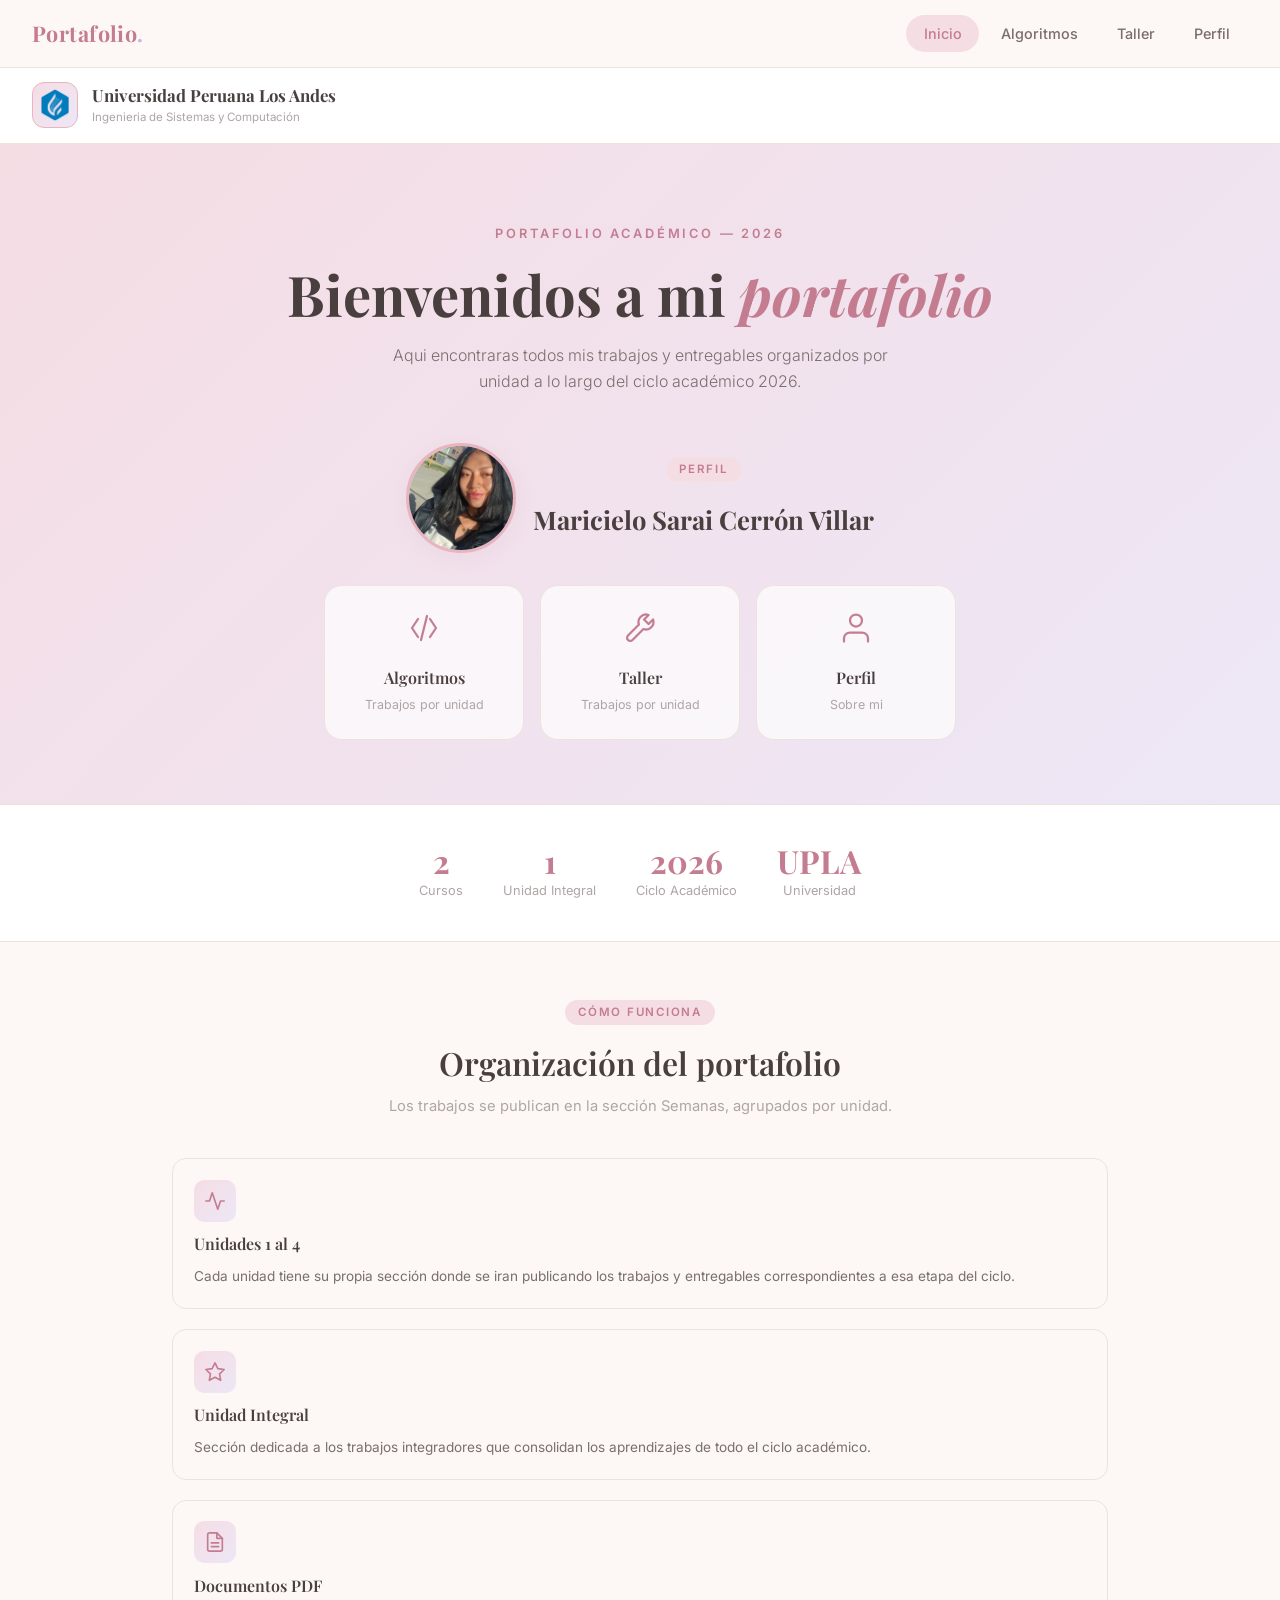
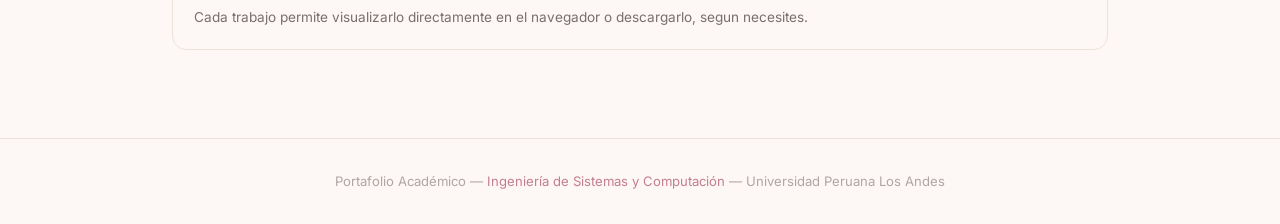
==== commit a2cc993d: "Refactor code structure for improved readability and maintainability" ====
--- a/index.html
+++ b/index.html
@@ -41,6 +41,16 @@
     <p class="hero__subtitle">Portafolio Académico &mdash; 2026</p>
     <h1 class="hero__title">Bienvenidos a mi <em>portafolio</em></h1>
     <p class="hero__desc">Aqui encontraras todos mis trabajos y entregables organizados por unidad a lo largo del ciclo académico 2026.</p>
+
+    <div class="home-profile" aria-label="Perfil breve">
+      <div class="profile-avatar home-profile__avatar">
+        <img src="img/foto-perfil.jpeg" alt="Foto de perfil de Maricielo Sarai Cerrón Villar" />
+      </div>
+      <div class="home-profile__info">
+        <span class="section__tag">Perfil</span>
+        <h2>Maricielo Sarai Cerrón Villar</h2>
+      </div>
+    </div>
 
     <!-- Accesos rapidos -->
     <div class="hero-cards" role="list">
--- a/css/style.css
+++ b/css/style.css
@@ -170,6 +170,36 @@
   font-weight: 300;
 }
 
+.home-profile {
+  max-width: 980px;
+  margin: 0 auto 1.5rem;
+  padding: 1rem 2rem 0;
+  display: flex;
+  align-items: center;
+  justify-content: center;
+  gap: 1.1rem;
+  flex-wrap: wrap;
+}
+
+.home-profile__avatar {
+  width: 88px;
+  height: 88px;
+  border: 3px solid rgba(196, 125, 144, 0.4);
+  box-shadow: var(--shadow-soft);
+}
+
+.home-profile__info {
+  text-align: center;
+}
+
+.home-profile__info h2 {
+  font-family: var(--font-heading);
+  font-size: clamp(1.2rem, 2vw, 1.6rem);
+  font-weight: 700;
+  color: var(--color-text);
+  margin-top: 0.3rem;
+}
+
 /* Tarjetas de acceso rapido en inicio */
 .hero-cards {
   display: flex;
@@ -397,9 +427,47 @@
 /* Grid de tarjetas dentro de cada unidad */
 .cards-grid {
   display: grid;
-  grid-template-columns: repeat(auto-fill, minmax(260px, 1fr));
+  grid-template-columns: 1fr;
   gap: 1.25rem;
   margin-top: 1.25rem;
+  align-items: stretch;
+}
+
+.card--list {
+  gap: 0.8rem;
+}
+
+.task-list {
+  list-style: none;
+  display: grid;
+  gap: 0.6rem;
+  margin-top: 0.2rem;
+}
+
+.task-list li {
+  position: relative;
+  padding: 0.7rem 0.75rem 0.7rem 2.1rem;
+  border-radius: 12px;
+  background: rgba(255, 255, 255, 0.5);
+  border: 1px solid var(--color-border);
+  color: var(--color-text-soft);
+  font-size: 0.82rem;
+  line-height: 1.55;
+}
+
+.task-list li::before {
+  content: "";
+  position: absolute;
+  left: 0.85rem;
+  top: 0.95rem;
+  width: 8px;
+  height: 8px;
+  border-radius: 50%;
+  background: linear-gradient(135deg, var(--color-rose), var(--color-lilac));
+}
+
+.task-list strong {
+  color: var(--color-rose-dark);
 }
 
 /* ============================================================
@@ -413,6 +481,7 @@
   display: flex;
   flex-direction: column;
   gap: 0.7rem;
+  height: 100%;
   transition: transform var(--transition), box-shadow var(--transition);
 }
 .card:hover {
@@ -474,6 +543,253 @@
   gap: 0.5rem;
   margin-top: 0.2rem;
   flex-wrap: wrap;
+}
+
+.card--files {
+  gap: 0.9rem;
+  min-height: 100%;
+}
+
+.week-panel {
+  width: 100%;
+  padding: 0;
+  overflow: hidden;
+  border: 1px solid var(--color-border);
+  background: rgba(255,255,255,0.55);
+}
+
+.week-panel__header {
+  width: 100%;
+  display: flex;
+  align-items: center;
+  justify-content: space-between;
+  gap: 1rem;
+  padding: 1rem 1.1rem;
+  background: transparent;
+  border: none;
+  border-bottom: 1px solid var(--color-border);
+  cursor: pointer;
+  text-align: left;
+}
+
+.week-panel__header .card__badge {
+  margin-right: auto;
+}
+
+.week-panel__title {
+  font-family: var(--font-heading);
+  font-size: 1.1rem;
+  font-weight: 700;
+  color: var(--color-text);
+}
+
+.week-panel__chevron {
+  width: 20px;
+  height: 20px;
+  stroke: var(--color-text-muted);
+  fill: none;
+  stroke-width: 2;
+  stroke-linecap: round;
+  stroke-linejoin: round;
+  transition: transform var(--transition);
+  flex-shrink: 0;
+}
+
+.week-panel.is-open .week-panel__chevron {
+  transform: rotate(180deg);
+}
+
+.week-panel__body {
+  display: block;
+  padding: 1rem 1.1rem 1.1rem;
+}
+
+.week-panel:not(.is-open) .week-panel__body {
+  display: none;
+}
+
+.card--files .card__desc {
+  flex: none;
+}
+
+.file-list {
+  display: grid;
+  grid-template-columns: repeat(2, minmax(0, 1fr));
+  gap: 0.9rem;
+  margin-top: 0;
+  width: 100%;
+  align-items: stretch;
+}
+
+.file-list--dense {
+  grid-template-columns: repeat(2, minmax(0, 1fr));
+  margin-top: 0;
+}
+
+.file-item {
+  display: flex;
+  align-items: center;
+  justify-content: space-between;
+  gap: 0.8rem;
+  padding: 0.8rem 0.85rem;
+  border: 1px solid var(--color-border);
+  border-radius: 12px;
+  background: rgba(255,255,255,0.7);
+  transition: transform var(--transition), border-color var(--transition), box-shadow var(--transition);
+}
+
+.file-item:hover {
+  transform: translateY(-2px);
+  border-color: rgba(196, 125, 144, 0.6);
+  box-shadow: var(--shadow-soft);
+}
+
+.file-item__meta {
+  display: flex;
+  align-items: center;
+  gap: 0.75rem;
+  min-width: 0;
+}
+
+.file-item__icon {
+  width: 42px;
+  height: 42px;
+  border-radius: 10px;
+  display: grid;
+  place-items: center;
+  background: linear-gradient(135deg, var(--color-rose-light), var(--color-lilac-light));
+  color: var(--color-rose-dark);
+  font-size: 0.62rem;
+  font-weight: 700;
+  letter-spacing: 0.08em;
+  text-transform: uppercase;
+  flex-shrink: 0;
+}
+
+.file-item__meta strong {
+  display: block;
+  color: var(--color-text);
+  font-size: 0.8rem;
+}
+
+.file-item__meta small {
+  display: block;
+  color: var(--color-text-muted);
+  font-size: 0.7rem;
+  overflow: hidden;
+  text-overflow: ellipsis;
+  white-space: nowrap;
+}
+
+.file-item__actions {
+  display: flex;
+  align-items: center;
+  gap: 0.5rem;
+  flex-wrap: wrap;
+  justify-content: flex-end;
+}
+
+.file-item__view,
+.file-item__download {
+  display: inline-flex;
+  align-items: center;
+  justify-content: center;
+  padding: 0.38rem 0.72rem;
+  border-radius: 999px;
+  font-size: 0.72rem;
+  font-weight: 600;
+  transition: background var(--transition), color var(--transition), transform var(--transition);
+  text-decoration: none;
+}
+
+.file-item__view {
+  background: linear-gradient(135deg, var(--color-rose), var(--color-rose-dark));
+  color: #fff;
+}
+
+.file-item__download {
+  border: 1px solid var(--color-rose);
+  color: var(--color-rose-dark);
+  background: transparent;
+}
+
+.file-item__view:hover,
+.file-item__download:hover {
+  transform: translateY(-1px);
+}
+
+.lightbox {
+  position: fixed;
+  inset: 0;
+  background: rgba(0, 0, 0, 0.96);
+  display: flex;
+  align-items: center;
+  justify-content: center;
+  padding: 0;
+  opacity: 0;
+  visibility: hidden;
+  transition: opacity 0.2s ease, visibility 0.2s ease;
+  z-index: 3000;
+}
+
+.lightbox.open {
+  opacity: 1;
+  visibility: visible;
+}
+
+.lightbox__content {
+  position: relative;
+  width: 100vw;
+  height: 100vh;
+  max-width: 100vw;
+  max-height: 100vh;
+  display: flex;
+  align-items: center;
+  justify-content: center;
+  background: rgba(0, 0, 0, 0.98);
+  border: none;
+  border-radius: 0;
+  box-shadow: none;
+  padding: 0;
+  overflow: hidden;
+}
+
+.lightbox__close {
+  position: absolute;
+  right: 1.2rem;
+  top: 1rem;
+  width: 42px;
+  height: 42px;
+  border: none;
+  border-radius: 50%;
+  background: rgba(255,255,255,0.12);
+  color: #fff;
+  font-size: 1.8rem;
+  line-height: 1;
+  cursor: pointer;
+  z-index: 2;
+}
+
+.lightbox__image {
+  display: block;
+  width: 100%;
+  height: 100%;
+  max-width: 100%;
+  max-height: 100%;
+  object-fit: contain;
+  background: rgba(0,0,0,0.98);
+  box-shadow: none;
+}
+
+.lightbox__caption {
+  position: absolute;
+  left: 50%;
+  bottom: 0.8rem;
+  transform: translateX(-50%);
+  color: rgba(255,255,255,0.8);
+  font-size: 0.8rem;
+  letter-spacing: 0.04em;
+  margin: 0;
 }
 
 /* ============================================================
@@ -643,6 +959,8 @@
 
   .section { padding: 2.5rem 1.25rem; }
   .cards-grid { grid-template-columns: 1fr; }
+  .file-list,
+  .file-list--dense { grid-template-columns: 1fr; }
   .profile-header { flex-direction: column; align-items: flex-start; gap: 1rem; }
 }
 
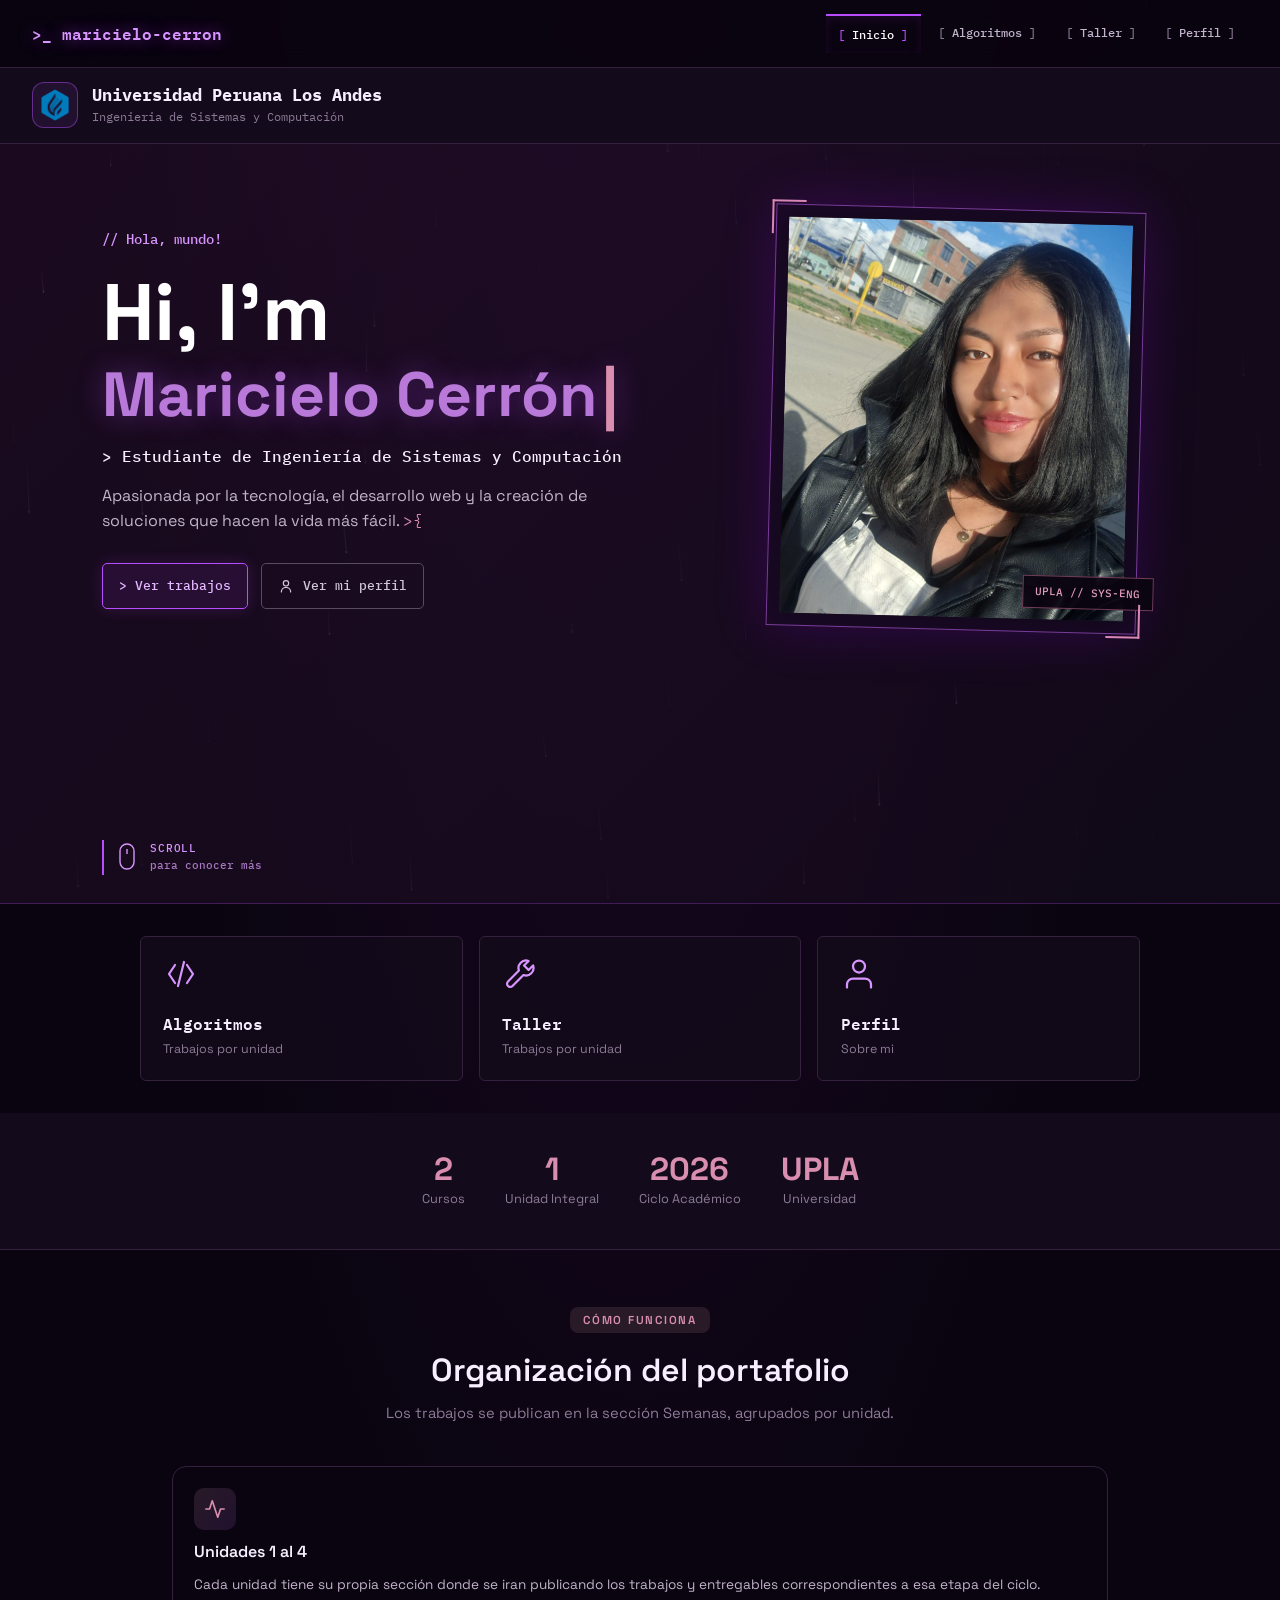
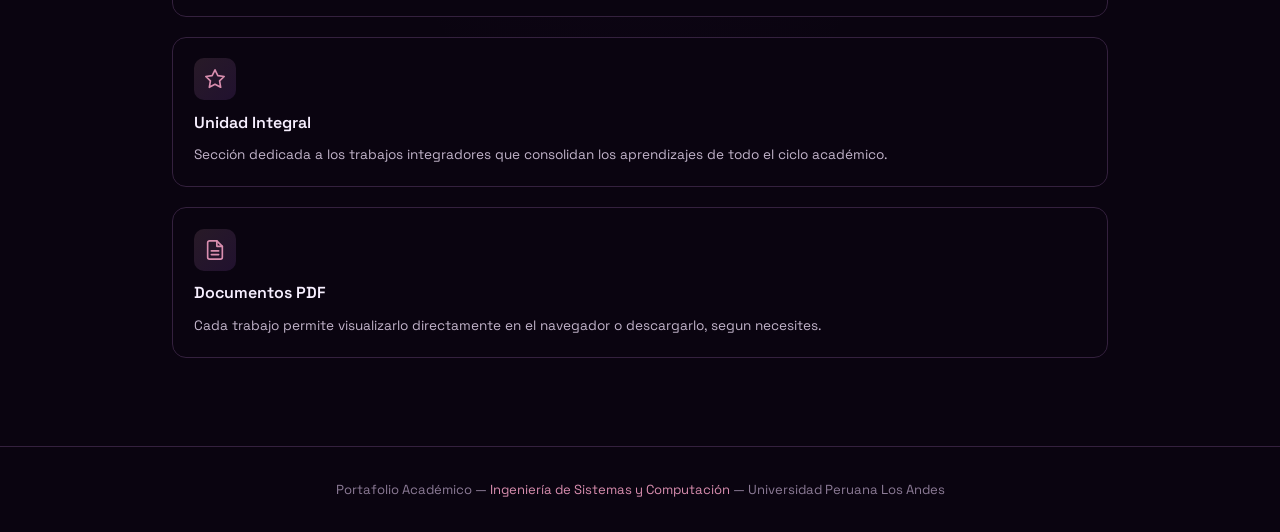
==== commit 26b961bd: "Add star rain animation effect to the canvas - Create a new JavaScript file `star-rain.js` that impl" ====
--- a/index.html
+++ b/index.html
@@ -6,12 +6,13 @@
   <meta name="description" content="Portafolio academico - Ingenieria de Sistemas y Computacion, Universidad Peruana Los Andes." />
   <title>Portafolio | Inicio</title>
   <link rel="stylesheet" href="css/style.css" />
+  <script src="js/star-rain.js" defer></script>
 </head>
 <body>
 
   <!-- NAVBAR -->
   <nav class="navbar" role="navigation" aria-label="Navegacion principal">
-    <a href="index.html" class="navbar__brand">Portafolio<span>.</span></a>
+    <a href="index.html" class="navbar__brand">&gt;_ maricielo-cerron<span></span></a>
 
     <button class="navbar__toggle" id="navToggle" aria-label="Abrir menu" aria-expanded="false">
       <span></span><span></span><span></span>
@@ -37,23 +38,37 @@
   </div>
 
   <!-- HERO -->
-  <header class="hero">
-    <p class="hero__subtitle">Portafolio Académico &mdash; 2026</p>
-    <h1 class="hero__title">Bienvenidos a mi <em>portafolio</em></h1>
-    <p class="hero__desc">Aqui encontraras todos mis trabajos y entregables organizados por unidad a lo largo del ciclo académico 2026.</p>
-
-    <div class="home-profile" aria-label="Perfil breve">
-      <div class="profile-avatar home-profile__avatar">
-        <img src="img/foto-perfil.jpeg" alt="Foto de perfil de Maricielo Sarai Cerrón Villar" />
+  <header class="hero hero--home">
+    <div class="hero__layout">
+      <div class="hero__content">
+        <p class="hero__subtitle">// Hola, mundo!</p>
+        <h1 class="hero__title">Hi, I'm<strong>Maricielo Cerrón<span class="hero__cursor" aria-hidden="true">|</span></strong></h1>
+        <h2 class="hero__role">&gt; Estudiante de Ingeniería de Sistemas y Computación</h2>
+        <p class="hero__desc">Apasionada por la tecnología, el desarrollo web y la creación de soluciones que hacen la vida más fácil. <span class="hero__desc-mark">&gt;{</span></p>
+        <div class="hero__actions">
+          <a class="hero__button hero__button--primary" href="#accesos">&gt; Ver trabajos</a>
+          <a class="hero__button hero__button--secondary" href="perfil.html">
+            <svg viewBox="0 0 24 24" aria-hidden="true"><circle cx="12" cy="8" r="4"/><path d="M5 21a7 7 0 0 1 14 0"/></svg>
+            Ver mi perfil
+          </a>
+        </div>
       </div>
-      <div class="home-profile__info">
-        <span class="section__tag">Perfil</span>
-        <h2>Maricielo Sarai Cerrón Villar</h2>
+      <div class="hero__visual">
+        <div class="hero__portrait">
+          <img src="img/foto-perfil.jpeg" alt="Retrato de Maricielo Sarai Cerrón Villar" />
+        </div>
+        <span class="hero__visual-label">UPLA // SYS-ENG</span>
       </div>
     </div>
+    <div class="hero__bottom">
+      <a class="scroll-cue" href="#accesos">
+        <svg viewBox="0 0 20 28" aria-hidden="true"><rect x="3" y="1" width="14" height="25" rx="7"/><path d="M10 6v5"/></svg>
+        <span><strong>SCROLL</strong>para conocer más</span>
+      </a>
+    </div>
+  </header>
 
-    <!-- Accesos rapidos -->
-    <div class="hero-cards" role="list">
+  <nav class="hero-cards hero-cards--home" id="accesos" aria-label="Accesos rápidos" role="list">
       <a href="algoritmos.html" class="hero-card" role="listitem" id="acceso-algoritmos">
         <svg viewBox="0 0 24 24" aria-hidden="true">
           <polyline points="8 6 4 12 8 18"/>
@@ -80,8 +95,7 @@
         <p class="hero-card__label">Perfil</p>
         <p class="hero-card__sub">Sobre mi</p>
       </a>
-    </div>
-  </header>
+  </nav>
 
   <!-- INFO STRIP -->
   <div class="info-strip" role="region" aria-label="Resumen del portafolio">
--- a/css/style.css
+++ b/css/style.css
@@ -1,31 +1,34 @@
-﻿@import url('https://fonts.googleapis.com/css2?family=Playfair+Display:wght@400;600;700&family=Inter:wght@300;400;500;600&display=swap');
+﻿@import url('https://fonts.googleapis.com/css2?family=IBM+Plex+Mono:wght@400;500;600&family=Space+Grotesk:wght@400;500;600;700&display=swap');
 
 :root {
-  --color-bg:         #fdf8f5;
-  --color-surface:    #ffffff;
-  --color-rose:       #e8b4c0;
-  --color-rose-light: #f5dde4;
-  --color-rose-dark:  #c47d90;
-  --color-lilac:      #c9b8d8;
-  --color-lilac-light:#ede7f6;
-  --color-beige:      #f2ece4;
-  --color-text:       #4a3f3f;
-  --color-text-soft:  #7a6e6e;
-  --color-text-muted: #b0a5a5;
-  --color-border:     #ede3db;
-  --shadow-soft:      0 4px 20px rgba(200, 160, 170, 0.15);
-  --shadow-hover:     0 10px 36px rgba(200, 160, 170, 0.28);
-  --radius-card:      18px;
-  --radius-btn:       50px;
-  --font-heading:     'Playfair Display', Georgia, serif;
-  --font-body:        'Inter', system-ui, sans-serif;
+  --color-bg:         #0a0410;
+  --color-surface:    #130b1b;
+  --color-rose:       #cb6f9c;
+  --color-rose-light: #281a27;
+  --color-rose-dark:  #d98eaf;
+  --color-lilac:      #b84dff;
+  --color-lilac-light:#21112f;
+  --color-beige:      #1a1020;
+  --color-text:       #f7efff;
+  --color-text-soft:  #c2b4ca;
+  --color-text-muted: #8c7b96;
+  --color-border:     #34213e;
+  --shadow-soft:      0 0 24px rgba(184, 77, 255, 0.12);
+  --shadow-hover:     0 0 26px rgba(203, 111, 156, 0.16);
+  --radius-card:      8px;
+  --radius-btn:       8px;
+  --font-heading:     'Space Grotesk', 'Trebuchet MS', sans-serif;
+  --font-body:        'Space Grotesk', system-ui, sans-serif;
+  --font-mono:        'IBM Plex Mono', 'Courier New', monospace;
   --transition:       0.3s ease;
 }
 
 *, *::before, *::after { box-sizing: border-box; margin: 0; padding: 0; }
 html { scroll-behavior: smooth; }
 body {
+  isolation: isolate;
   background-color: var(--color-bg);
+  background-image: radial-gradient(ellipse at 50% -25%, rgba(112, 28, 150, 0.2), transparent 62%);
   color: var(--color-text);
   font-family: var(--font-body);
   font-size: 16px;
@@ -33,13 +36,23 @@
   min-height: 100vh;
 }
 img { max-width: 100%; display: block; }
+.star-rain {
+  position: fixed;
+  inset: 0;
+  display: block;
+  width: 100%;
+  height: 100%;
+  z-index: -1;
+  opacity: 0.62;
+  pointer-events: none;
+}
 a { color: inherit; text-decoration: none; }
 
 .navbar {
   position: sticky;
   top: 0;
   z-index: 100;
-  background: rgba(253, 248, 245, 0.92);
+  background: rgba(10, 4, 16, 0.92);
   backdrop-filter: blur(10px);
   border-bottom: 1px solid var(--color-border);
   padding: 0 2rem;
@@ -50,13 +63,13 @@
 }
 
 .navbar__brand {
-  font-family: var(--font-heading);
-  font-size: 1.35rem;
-  font-weight: 700;
-  color: var(--color-rose-dark);
-  letter-spacing: 0.02em;
-}
-.navbar__brand span { color: var(--color-lilac); }
+  font-family: var(--font-mono);
+  font-size: 1rem;
+  font-weight: 600;
+  color: #d895ff;
+  text-shadow: 0 0 16px rgba(184, 77, 255, 0.65);
+}
+.navbar__brand span { color: var(--color-rose-dark); }
 
 .navbar__links {
   display: flex;
@@ -65,18 +78,23 @@
 }
 
 .navbar__links a {
+  position: relative;
   display: block;
-  padding: 0.45rem 1.1rem;
-  border-radius: var(--radius-btn);
-  font-size: 0.9rem;
+  padding: 0.55rem 0.8rem;
+  font-family: var(--font-mono);
+  font-size: 0.76rem;
   font-weight: 500;
   color: var(--color-text-soft);
-  transition: background var(--transition), color var(--transition);
-}
+  transition: color var(--transition);
+}
+.navbar__links a::before { content: "[ "; color: var(--color-text-muted); }
+.navbar__links a::after { content: " ]"; color: var(--color-text-muted); }
+.navbar__links a.active::before { color: var(--color-lilac); }
+.navbar__links a.active { color: #fff; border-top: 2px solid var(--color-lilac); box-shadow: inset 0 3px 10px rgba(184, 77, 255, 0.1); }
+.navbar__links a.active::after { color: var(--color-lilac); }
 .navbar__links a:hover,
 .navbar__links a.active {
-  background: var(--color-rose-light);
-  color: var(--color-rose-dark);
+  color: #fff;
 }
 
 .navbar__toggle {
@@ -92,7 +110,7 @@
   display: block;
   width: 24px;
   height: 2px;
-  background: var(--color-rose-dark);
+  background: var(--color-lilac);
   border-radius: 2px;
   transition: var(--transition);
 }
@@ -111,8 +129,8 @@
   display: grid;
   place-items: center;
   border-radius: 12px;
-  background: linear-gradient(135deg, var(--color-rose-light), var(--color-lilac-light));
-  border: 1px solid var(--color-rose);
+  background: var(--color-lilac-light);
+  border: 1px solid rgba(184, 77, 255, 0.45);
   flex-shrink: 0;
 }
 .institution-bar__logo img {
@@ -132,16 +150,137 @@
   color: var(--color-text-muted);
   margin-top: 0.2rem;
 }
+.institution-bar__name,
+.institution-bar__faculty { font-family: var(--font-mono); }
 
 /* ============================================================
    INICIO - HERO
    ============================================================ */
 .hero {
-  background: linear-gradient(135deg, var(--color-rose-light) 0%, var(--color-lilac-light) 100%);
+  background: linear-gradient(135deg, rgba(40, 16, 43, 0.58), rgba(19, 11, 27, 0.72));
   padding: 5rem 2rem 4rem;
   text-align: center;
   border-bottom: 1px solid var(--color-border);
 }
+.hero--home {
+  position: relative;
+  isolation: isolate;
+  min-height: min(760px, calc(100svh - 130px));
+  padding: 4rem clamp(1.5rem, 8vw, 8rem) 1.5rem;
+  display: flex;
+  flex-direction: column;
+  justify-content: center;
+  text-align: left;
+  overflow: hidden;
+  border-bottom-color: rgba(184, 77, 255, 0.25);
+}
+.hero__layout {
+  position: relative;
+  z-index: 1;
+  width: min(1120px, 100%);
+  margin: 0 auto;
+  display: grid;
+  grid-template-columns: minmax(0, 1.1fr) minmax(280px, 0.9fr);
+  align-items: center;
+  gap: clamp(2rem, 7vw, 7rem);
+}
+.hero__content { min-width: 0; }
+.hero--home .hero__subtitle {
+  width: fit-content;
+  margin-bottom: 1.4rem;
+  color: #d895ff;
+  font: 500 0.9rem/1.5 var(--font-mono);
+  letter-spacing: 0;
+  text-transform: none;
+}
+.hero--home .hero__title {
+  margin-bottom: 1.1rem;
+  color: #fff;
+  font-family: var(--font-heading);
+  font-size: 5rem;
+  line-height: 1.02;
+}
+.hero--home .hero__title strong {
+  display: block;
+  margin-top: 0.15em;
+  color: #b879d8;
+  font-size: 0.78em;
+  text-shadow: 0 0 28px rgba(184, 77, 255, 0.38);
+}
+.hero__cursor {
+  display: inline-block;
+  margin-left: 0.08em;
+  color: var(--color-rose-dark);
+  animation: cursor-blink 1s steps(2, start) infinite;
+}
+@keyframes cursor-blink { to { visibility: hidden; } }
+.hero--home .hero__role {
+  margin-bottom: 0.8rem;
+  color: #f7efff;
+  font: 500 1rem/1.6 var(--font-mono);
+}
+.hero--home .hero__desc {
+  max-width: 570px;
+  margin: 0 0 1.8rem;
+  color: var(--color-text-soft);
+  font-size: 1rem;
+  font-weight: 400;
+}
+.hero__desc-mark { color: var(--color-rose-dark); font-family: var(--font-mono); }
+.hero__actions { display: flex; align-items: center; flex-wrap: wrap; gap: 0.8rem; }
+.hero__button {
+  display: inline-flex;
+  min-height: 46px;
+  align-items: center;
+  justify-content: center;
+  gap: 0.55rem;
+  padding: 0.7rem 1rem;
+  border: 1px solid var(--color-lilac);
+  border-radius: 5px;
+  color: #e5b8ff;
+  font: 500 0.82rem var(--font-mono);
+  transition: transform var(--transition), box-shadow var(--transition), background var(--transition);
+}
+.hero__button:hover { transform: translateY(-2px); box-shadow: 0 0 20px rgba(184, 77, 255, 0.32); }
+.hero__button--primary { background: rgba(110, 34, 151, 0.18); box-shadow: 0 0 15px rgba(184, 77, 255, 0.18); }
+.hero__button--secondary { border-color: #594b60; color: #d2c7d8; }
+.hero__button svg { width: 16px; height: 16px; fill: none; stroke: currentColor; stroke-width: 1.8; stroke-linecap: round; stroke-linejoin: round; }
+.hero__visual {
+  position: relative;
+  width: min(100%, 370px);
+  justify-self: center;
+  padding: 12px;
+  border: 1px solid rgba(197, 97, 246, 0.58);
+  background: rgba(19, 11, 27, 0.72);
+  box-shadow: 0 0 55px rgba(162, 0, 255, 0.2), inset 0 0 32px rgba(162, 0, 255, 0.08);
+  transform: rotate(1.5deg);
+}
+.hero__visual::before,
+.hero__visual::after { content: ""; position: absolute; width: 34px; height: 34px; border-color: #d987b4; border-style: solid; }
+.hero__visual::before { top: -5px; left: -5px; border-width: 2px 0 0 2px; }
+.hero__visual::after { right: -5px; bottom: -5px; border-width: 0 2px 2px 0; }
+.hero__portrait { aspect-ratio: 4 / 4.6; overflow: hidden; background: #1c1024; }
+.hero__portrait img { width: 100%; height: 100%; object-fit: cover; object-position: center 35%; filter: saturate(0.86) contrast(1.04); }
+.hero__visual-label {
+  position: absolute;
+  right: -1.1rem;
+  bottom: 1.4rem;
+  padding: 0.55rem 0.75rem;
+  border: 1px solid rgba(203, 111, 156, 0.52);
+  background: rgba(10, 4, 16, 0.92);
+  color: #df9bb9;
+  font: 500 0.68rem var(--font-mono);
+}
+.hero__bottom {
+  position: relative;
+  z-index: 1;
+  width: min(1120px, 100%);
+  margin: auto auto 0;
+  padding-top: 2.5rem;
+}
+.scroll-cue { display: inline-flex; align-items: center; gap: 0.8rem; border-left: 2px solid var(--color-lilac); padding-left: 0.8rem; color: #a978c3; font: 500 0.68rem/1.6 var(--font-mono); }
+.scroll-cue strong { display: block; color: #d895ff; font-weight: 500; letter-spacing: 0.08em; }
+.scroll-cue svg { width: 20px; height: 28px; fill: none; stroke: #d895ff; stroke-width: 1.4; }
 .hero__subtitle {
   font-size: 0.8rem;
   font-weight: 600;
@@ -243,6 +382,25 @@
   font-size: 0.78rem;
   color: var(--color-text-muted);
 }
+.hero-cards--home {
+  width: min(1000px, calc(100% - 3rem));
+  margin: 0 auto;
+  padding: 2rem 0;
+  display: grid;
+  grid-template-columns: repeat(3, minmax(0, 1fr));
+}
+.hero-cards--home .hero-card {
+  width: auto;
+  padding: 1.2rem 1.4rem;
+  background: rgba(19, 11, 27, 0.8);
+  border-color: var(--color-border);
+  border-radius: 6px;
+  text-align: left;
+}
+.hero-cards--home .hero-card:hover { border-color: var(--color-lilac); }
+.hero-cards--home .hero-card svg { margin: 0 0 0.7rem; stroke: #d895ff; }
+.hero-cards--home .hero-card__label { font-family: var(--font-mono); color: var(--color-text); }
+.hero-cards--home .hero-card__sub { color: var(--color-text-muted); }
 
 /* Info strip en inicio */
 .info-strip {
@@ -608,6 +766,65 @@
   display: none;
 }
 
+.exercise-list {
+  display: grid;
+  gap: 0.75rem;
+  width: 100%;
+}
+
+.exercise-group {
+  overflow: hidden;
+  border: 1px solid var(--color-border);
+  border-radius: 12px;
+  background: rgba(255,255,255,0.55);
+}
+
+.exercise-group__header {
+  display: flex;
+  align-items: center;
+  gap: 0.75rem;
+  padding: 0.85rem 1rem;
+  cursor: pointer;
+  list-style: none;
+}
+
+.exercise-group__header::-webkit-details-marker {
+  display: none;
+}
+
+.exercise-group__title {
+  color: var(--color-text);
+  font-weight: 700;
+  font-size: 0.9rem;
+}
+
+.exercise-group__count {
+  margin-left: auto;
+  color: var(--color-text-muted);
+  font-size: 0.75rem;
+}
+
+.exercise-group__chevron {
+  width: 18px;
+  height: 18px;
+  stroke: var(--color-text-muted);
+  fill: none;
+  stroke-width: 2;
+  stroke-linecap: round;
+  stroke-linejoin: round;
+  transition: transform var(--transition);
+  flex-shrink: 0;
+}
+
+.exercise-group[open] .exercise-group__chevron {
+  transform: rotate(180deg);
+}
+
+.exercise-group > .file-list {
+  padding: 0.85rem;
+  border-top: 1px solid var(--color-border);
+}
+
 .card--files .card__desc {
   flex: none;
 }
@@ -649,36 +866,40 @@
   align-items: center;
   gap: 0.75rem;
   min-width: 0;
-}
-
-.file-item__icon {
-  width: 42px;
-  height: 42px;
+  flex: 1;
+}
+
+.file-item__thumb {
+  width: 60px;
+  height: 60px;
+  object-fit: cover;
   border-radius: 10px;
-  display: grid;
-  place-items: center;
-  background: linear-gradient(135deg, var(--color-rose-light), var(--color-lilac-light));
-  color: var(--color-rose-dark);
-  font-size: 0.62rem;
-  font-weight: 700;
-  letter-spacing: 0.08em;
-  text-transform: uppercase;
+  border: 1px solid rgba(196, 125, 144, 0.28);
+  background: linear-gradient(135deg, rgba(196, 125, 144, 0.1), rgba(142, 122, 213, 0.12));
   flex-shrink: 0;
-}
-
-.file-item__meta strong {
+  box-shadow: 0 8px 18px rgba(64, 36, 52, 0.08);
+}
+
+.file-item__body {
+  min-width: 0;
+  flex: 1;
+}
+
+.file-item__body strong {
   display: block;
   color: var(--color-text);
   font-size: 0.8rem;
-}
-
-.file-item__meta small {
+  line-height: 1.4;
+}
+
+.file-item__body small {
   display: block;
   color: var(--color-text-muted);
   font-size: 0.7rem;
   overflow: hidden;
   text-overflow: ellipsis;
   white-space: nowrap;
+  margin-top: 0.15rem;
 }
 
 .file-item__actions {
@@ -718,78 +939,241 @@
   transform: translateY(-1px);
 }
 
+/* ============================================================
+   LIGHTBOX MEJORADO CON ZOOM Y DESPLAZAMIENTO
+   ============================================================ */
 .lightbox {
   position: fixed;
   inset: 0;
-  background: rgba(0, 0, 0, 0.96);
-  display: flex;
-  align-items: center;
-  justify-content: center;
-  padding: 0;
+  background: rgba(6, 6, 10, 0.96) !important;
+  backdrop-filter: blur(10px);
+  -webkit-backdrop-filter: blur(10px);
+  display: flex !important;
+  flex-direction: column !important;
   opacity: 0;
   visibility: hidden;
-  transition: opacity 0.2s ease, visibility 0.2s ease;
-  z-index: 3000;
+  transition: opacity 0.22s ease, visibility 0.22s ease;
+  z-index: 99999 !important;
+  user-select: none;
 }
 
 .lightbox.open {
-  opacity: 1;
-  visibility: visible;
-}
-
-.lightbox__content {
+  opacity: 1 !important;
+  visibility: visible !important;
+}
+
+.lightbox__header {
+  display: flex;
+  align-items: center;
+  justify-content: space-between;
+  gap: 1rem;
+  padding: 0.75rem 1.4rem;
+  background: rgba(18, 18, 24, 0.95);
+  border-bottom: 1px solid rgba(255, 255, 255, 0.12);
+  z-index: 20;
+  flex-shrink: 0;
+  flex-wrap: wrap;
+}
+
+.lightbox__title-wrap {
+  display: flex;
+  align-items: center;
+  gap: 0.75rem;
+}
+
+.lightbox__title {
+  color: #ffffff;
+  font-family: inherit;
+  font-size: 0.95rem;
+  font-weight: 600;
+  letter-spacing: 0.02em;
+}
+
+.lightbox__zoom-badge {
+  display: inline-flex;
+  align-items: center;
+  justify-content: center;
+  background: rgba(196, 125, 144, 0.25);
+  color: #fbd6df;
+  border: 1px solid rgba(196, 125, 144, 0.5);
+  padding: 0.18rem 0.55rem;
+  border-radius: 6px;
+  font-size: 0.75rem;
+  font-weight: 700;
+  font-family: monospace;
+  min-width: 48px;
+}
+
+.lightbox__actions {
+  display: flex;
+  align-items: center;
+  gap: 0.45rem;
+  flex-wrap: wrap;
+}
+
+.lightbox__btn {
+  display: inline-flex;
+  align-items: center;
+  gap: 0.4rem;
+  padding: 0.42rem 0.8rem;
+  border-radius: 8px;
+  background: rgba(255, 255, 255, 0.12);
+  border: 1px solid rgba(255, 255, 255, 0.2);
+  color: #ffffff !important;
+  font-size: 0.78rem;
+  font-weight: 600;
+  cursor: pointer;
+  transition: background 0.15s ease, transform 0.15s ease, border-color 0.15s ease;
+  text-decoration: none !important;
+  line-height: 1;
+  font-family: inherit;
+}
+
+.lightbox__btn:hover {
+  background: rgba(255, 255, 255, 0.26);
+  transform: translateY(-1px);
+}
+
+.lightbox__btn:active {
+  transform: translateY(0);
+}
+
+.lightbox__btn svg {
+  width: 15px;
+  height: 15px;
+  stroke: currentColor;
+  stroke-width: 2.2;
+  fill: none;
+  stroke-linecap: round;
+  stroke-linejoin: round;
+  flex-shrink: 0;
+}
+
+.lightbox__btn--primary {
+  background: linear-gradient(135deg, #c47d90, #9a4862) !important;
+  border-color: #c47d90 !important;
+  color: #ffffff !important;
+}
+
+.lightbox__btn--primary:hover {
+  background: linear-gradient(135deg, #d48c9f, #ab526d) !important;
+}
+
+.lightbox__btn--close {
+  background: rgba(220, 53, 69, 0.3) !important;
+  border-color: rgba(220, 53, 69, 0.6) !important;
+  color: #ffc2c9 !important;
+  margin-left: 0.4rem;
+}
+
+.lightbox__btn--close:hover {
+  background: #dc3545 !important;
+  border-color: #dc3545 !important;
+  color: #ffffff !important;
+}
+
+.lightbox__stage {
+  flex: 1;
+  width: 100%;
+  height: 100%;
   position: relative;
-  width: 100vw;
-  height: 100vh;
-  max-width: 100vw;
-  max-height: 100vh;
+  overflow: auto !important; /* Barras de desplazamiento reales */
+  display: flex;
+  padding: 1.5rem;
+  scrollbar-width: thin;
+  scrollbar-color: rgba(196, 125, 144, 0.75) rgba(14, 14, 20, 0.9);
+  touch-action: pan-x pan-y;
+  -webkit-overflow-scrolling: touch;
+}
+
+.lightbox__stage::-webkit-scrollbar {
+  width: 12px;
+  height: 12px;
+}
+
+.lightbox__stage::-webkit-scrollbar-track {
+  background: rgba(14, 14, 20, 0.85);
+  border-radius: 8px;
+}
+
+.lightbox__stage::-webkit-scrollbar-thumb {
+  background: rgba(196, 125, 144, 0.65);
+  border-radius: 8px;
+  border: 3px solid rgba(14, 14, 20, 0.85);
+}
+
+.lightbox__stage::-webkit-scrollbar-thumb:hover {
+  background: rgba(196, 125, 144, 0.95);
+}
+
+.lightbox__image-wrapper {
+  margin: auto;
   display: flex;
   align-items: center;
   justify-content: center;
-  background: rgba(0, 0, 0, 0.98);
-  border: none;
-  border-radius: 0;
-  box-shadow: none;
-  padding: 0;
-  overflow: hidden;
-}
-
-.lightbox__close {
-  position: absolute;
-  right: 1.2rem;
-  top: 1rem;
-  width: 42px;
-  height: 42px;
-  border: none;
-  border-radius: 50%;
-  background: rgba(255,255,255,0.12);
-  color: #fff;
-  font-size: 1.8rem;
-  line-height: 1;
-  cursor: pointer;
-  z-index: 2;
+  flex-shrink: 0;
+  cursor: zoom-in;
+  transition: width 0.2s cubic-bezier(0.25, 1, 0.5, 1), height 0.2s cubic-bezier(0.25, 1, 0.5, 1);
+}
+
+.lightbox__image-wrapper.is-zoomed {
+  cursor: grab;
+}
+
+.lightbox__image-wrapper.is-dragging {
+  cursor: grabbing;
+  transition: none !important;
 }
 
 .lightbox__image {
   display: block;
-  width: 100%;
-  height: 100%;
-  max-width: 100%;
-  max-height: 100%;
+  width: 100% !important;
+  height: 100% !important;
+  max-width: none !important;
+  max-height: none !important;
   object-fit: contain;
-  background: rgba(0,0,0,0.98);
-  box-shadow: none;
-}
-
-.lightbox__caption {
-  position: absolute;
-  left: 50%;
-  bottom: 0.8rem;
-  transform: translateX(-50%);
-  color: rgba(255,255,255,0.8);
-  font-size: 0.8rem;
-  letter-spacing: 0.04em;
-  margin: 0;
+  border-radius: 8px;
+  box-shadow: 0 12px 48px rgba(0, 0, 0, 0.85);
+  user-select: none;
+  -webkit-user-drag: none;
+  pointer-events: auto;
+}
+
+.lightbox__footer {
+  display: flex;
+  align-items: center;
+  justify-content: center;
+  padding: 0.6rem 1rem;
+  background: rgba(18, 18, 24, 0.95);
+  border-top: 1px solid rgba(255, 255, 255, 0.08);
+  z-index: 20;
+  flex-shrink: 0;
+}
+
+.lightbox__hint {
+  color: rgba(255, 255, 255, 0.8);
+  font-size: 0.78rem;
+  letter-spacing: 0.02em;
+  text-align: center;
+}
+
+@media (max-width: 768px) {
+  .lightbox__header {
+    padding: 0.6rem 0.8rem;
+  }
+  .lightbox__title {
+    font-size: 0.82rem;
+    max-width: 140px;
+    overflow: hidden;
+    text-overflow: ellipsis;
+    white-space: nowrap;
+  }
+  .lightbox__btn span:not(#lightboxZoomLevel) {
+    display: none;
+  }
+  .lightbox__btn {
+    padding: 0.45rem 0.55rem;
+  }
 }
 
 /* ============================================================
@@ -935,6 +1319,33 @@
 /* ============================================================
    RESPONSIVO
    ============================================================ */
+.unit,
+.week-panel,
+.exercise-group {
+  background: rgba(19, 11, 27, 0.96);
+  border-color: rgba(184, 77, 255, 0.38);
+  border-radius: 6px;
+}
+.week-panel { box-shadow: 0 0 18px rgba(162, 0, 255, 0.08); }
+.week-panel__header { border-bottom-color: rgba(184, 77, 255, 0.32); }
+.week-panel__header:hover,
+.exercise-group__header:hover { background: rgba(184, 77, 255, 0.08); }
+.file-item,
+.task-list li {
+  background: rgba(13, 7, 20, 0.92);
+  border-color: rgba(184, 77, 255, 0.28);
+  border-radius: 6px;
+}
+.file-item:hover { border-color: rgba(203, 111, 156, 0.62); }
+.file-item__thumb {
+  border-color: rgba(184, 77, 255, 0.42);
+  background: #1c1024;
+  box-shadow: 0 0 14px rgba(162, 0, 255, 0.12);
+}
+.card__badge { border: 1px solid rgba(184, 77, 255, 0.4); border-radius: 4px; }
+.file-item__view,
+.file-item__download { border-radius: 5px; }
+
 @media (max-width: 768px) {
   .navbar__links {
     display: none;
@@ -948,12 +1359,18 @@
     padding: 1rem 1.5rem 1.5rem;
   }
   .navbar__links.open { display: flex; }
-  .navbar__links a { padding: 0.7rem 1rem; border-radius: 10px; }
+  .navbar__links a { padding: 0.7rem 1rem; border-radius: 0; }
   .navbar__toggle { display: flex; }
 
   .institution-bar { padding: 0.8rem 1.25rem; }
 
   .hero { padding: 3rem 1.25rem 2.5rem; }
+  .hero--home { min-height: auto; padding: 3.5rem 1.5rem 1.5rem; }
+  .hero__layout { grid-template-columns: minmax(0, 1fr); gap: 2.5rem; }
+  .hero--home .hero__title { font-size: 3.5rem; }
+  .hero__visual { width: min(76%, 310px); }
+  .hero__bottom { padding-top: 2rem; }
+  .hero-cards--home { grid-template-columns: 1fr; }
   .hero-card { width: 160px; }
   .info-strip { gap: 1.5rem; }
 
@@ -970,4 +1387,14 @@
   .btn { justify-content: center; }
   .hero-cards { flex-direction: column; align-items: center; }
   .hero-card { width: 100%; max-width: 280px; }
-}
+  .hero-cards--home { width: calc(100% - 2.5rem); }
+  .hero--home .hero__title { font-size: 2.7rem; }
+  .hero--home .hero__role { font-size: 0.84rem; }
+  .hero__actions { align-items: stretch; flex-direction: column; }
+  .hero__button { width: 100%; }
+}
+
+@media (prefers-reduced-motion: reduce) {
+  .hero__cursor { animation: none; }
+  *, *::before, *::after { scroll-behavior: auto !important; transition-duration: 0.01ms !important; }
+}
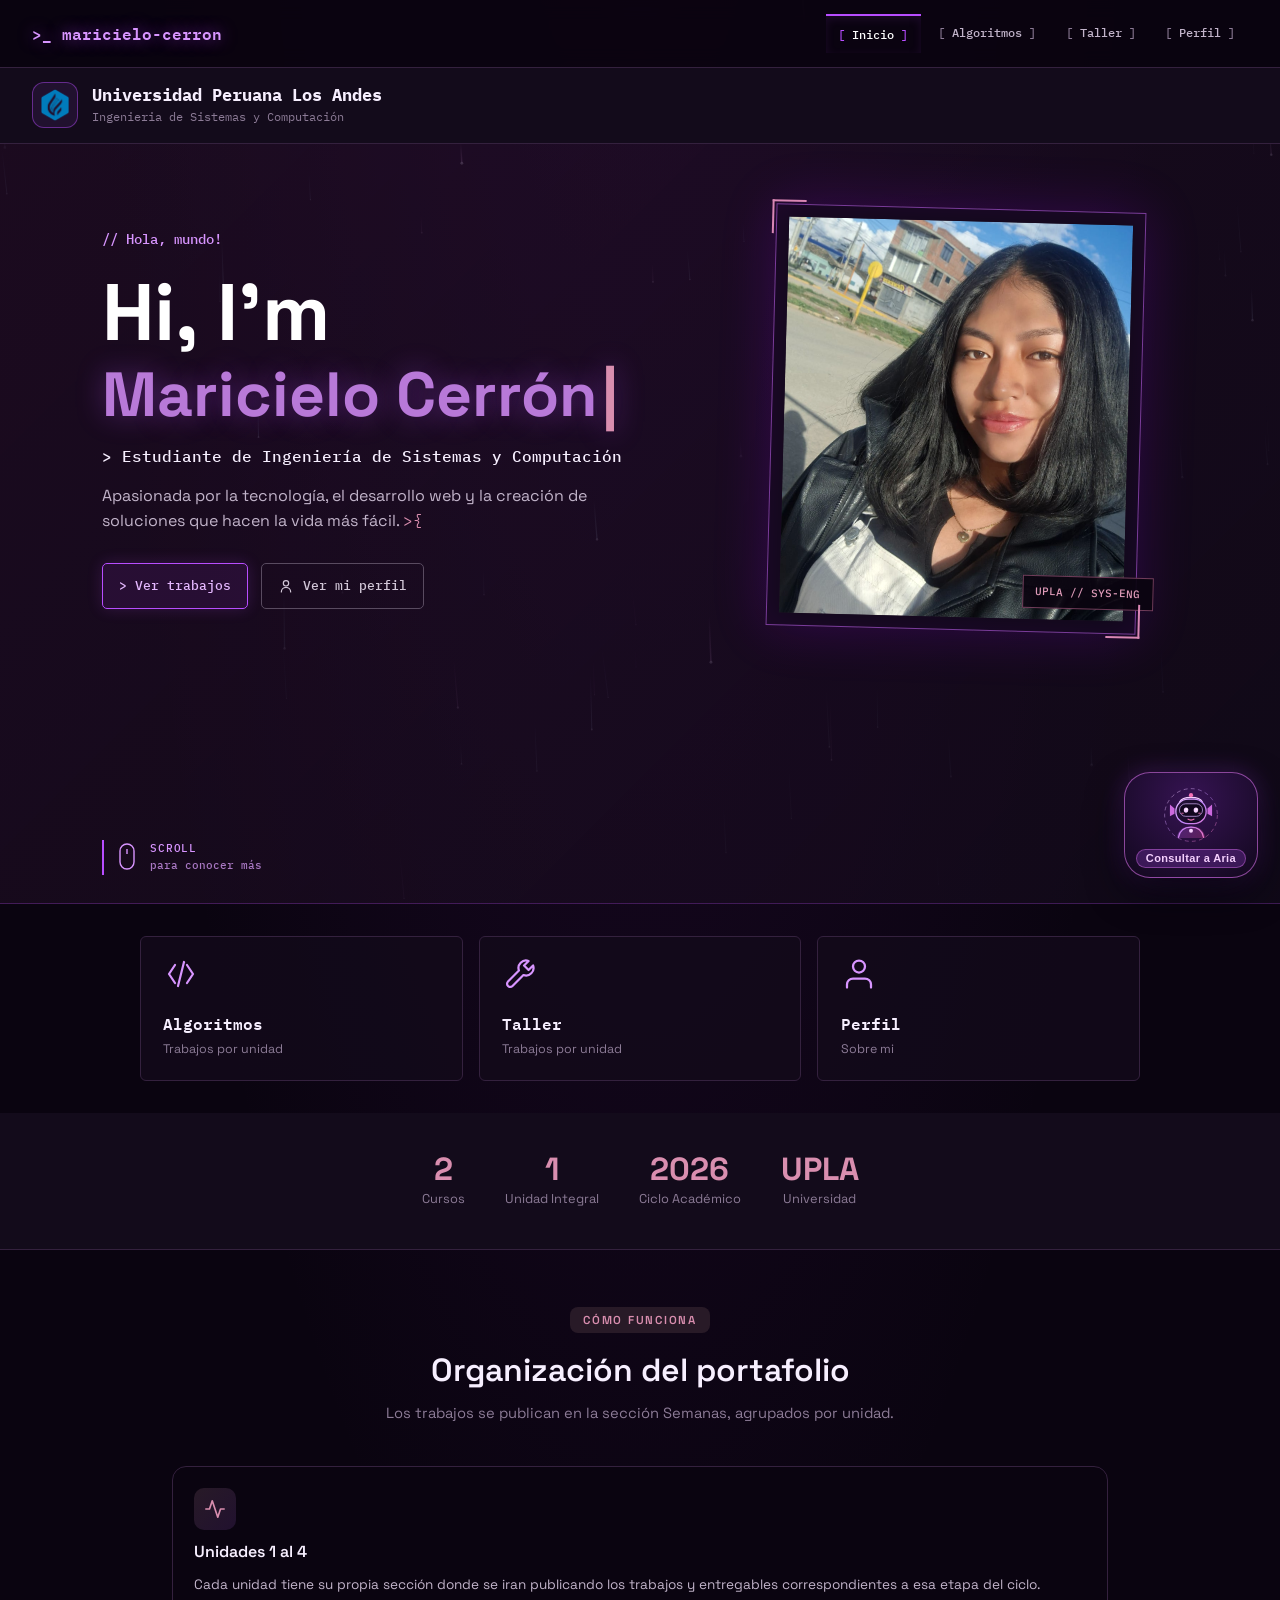
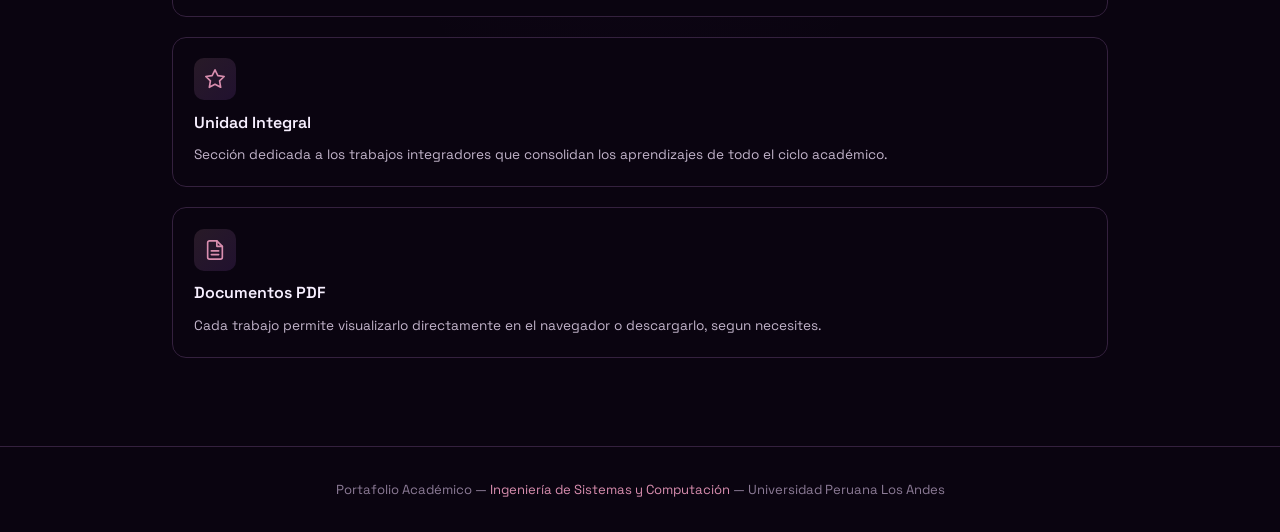
==== commit a1dafc96: "feat: add interactive portfolio website with chatbot and algorithmic workshop modules" ====
--- a/index.html
+++ b/index.html
@@ -1,4 +1,4 @@
-﻿<!DOCTYPE html>
+<!DOCTYPE html>
 <html lang="es">
 <head>
   <meta charset="UTF-8" />
@@ -7,6 +7,8 @@
   <title>Portafolio | Inicio</title>
   <link rel="stylesheet" href="css/style.css" />
   <script src="js/star-rain.js" defer></script>
+  <script src="js/app.js" defer></script>
+  <script src="js/chatbot.js" defer></script>
 </head>
 <body>
 
@@ -168,20 +170,5 @@
     <p>Portafolio Académico &mdash; <span>Ingeniería de Sistemas y Computación</span> &mdash; Universidad Peruana Los Andes</p>
   </footer>
 
-  <script>
-    var toggle = document.getElementById('navToggle');
-    var links  = document.getElementById('navLinks');
-    toggle.addEventListener('click', function () {
-      var open = links.classList.toggle('open');
-      toggle.setAttribute('aria-expanded', String(open));
-    });
-    links.querySelectorAll('a').forEach(function (link) {
-      link.addEventListener('click', function () {
-        links.classList.remove('open');
-        toggle.setAttribute('aria-expanded', 'false');
-      });
-    });
-  </script>
-
 </body>
 </html>
--- a/css/style.css
+++ b/css/style.css
@@ -1,4 +1,4 @@
-﻿@import url('https://fonts.googleapis.com/css2?family=IBM+Plex+Mono:wght@400;500;600&family=Space+Grotesk:wght@400;500;600;700&display=swap');
+@import url('https://fonts.googleapis.com/css2?family=IBM+Plex+Mono:wght@400;500;600&family=Space+Grotesk:wght@400;500;600;700&display=swap');
 
 :root {
   --color-bg:         #0a0410;
@@ -1398,3 +1398,652 @@
   .hero__cursor { animation: none; }
   *, *::before, *::after { scroll-behavior: auto !important; transition-duration: 0.01ms !important; }
 }
+
+
+/* ============================================================
+   ICONO DE ARCHIVO SIN EMOJIS + RESALTADO DE NAVEGACIÓN
+   ============================================================ */
+.file-item__icon {
+  display: inline-flex;
+  align-items: center;
+  justify-content: center;
+  min-width: 48px;
+  height: 48px;
+  padding: 0 0.45rem;
+  border-radius: 8px;
+  background: rgba(184, 77, 255, 0.14);
+  border: 1px solid rgba(184, 77, 255, 0.42);
+  color: var(--color-rose-light);
+  font-family: monospace;
+  font-size: 0.72rem;
+  font-weight: 700;
+  letter-spacing: 0.04em;
+  flex-shrink: 0;
+}
+
+.chatbot-highlight {
+  outline: 2px solid var(--color-rose) !important;
+  box-shadow: 0 0 24px rgba(196, 125, 144, 0.42) !important;
+}
+
+/* ============================================================
+   ARIA · STUDIO DRAWER EDITORIAL — sacijim (portfolio_a)
+   Panel Lateral Deslizante + Busto Vectorial SVG + Cuaderno
+   ============================================================ */
+.saci-studio {
+  position: fixed;
+  right: 1.4rem;
+  bottom: 1.4rem;
+  z-index: 9990;
+  font-family: var(--font-body);
+}
+
+.aria-bust-svg {
+  width: 100%;
+  height: 100%;
+  display: block;
+}
+
+.saci-studio__medallion {
+  position: relative;
+  display: flex;
+  flex-direction: column;
+  align-items: center;
+  gap: 0.32rem;
+  padding: 0.45rem 0.65rem 0.55rem;
+  border-radius: 26px;
+  border: 1.5px solid rgba(232, 121, 249, 0.55);
+  background: radial-gradient(circle at 50% 25%, rgba(56, 20, 86, 0.96), rgba(18, 8, 30, 0.98));
+  color: #ffffff;
+  cursor: pointer;
+  box-shadow: 0 14px 36px rgba(6, 2, 14, 0.88), 0 0 24px rgba(184, 77, 255, 0.28);
+  transition: transform 0.22s ease, border-color 0.22s ease, box-shadow 0.22s ease;
+}
+
+.saci-studio__medallion:hover {
+  transform: translateY(-4px) scale(1.02);
+  border-color: #f472b6;
+  box-shadow: 0 18px 42px rgba(6, 2, 14, 0.95), 0 0 30px rgba(244, 114, 182, 0.42);
+}
+
+.saci-studio__medallion-art {
+  width: 58px;
+  height: 58px;
+  display: block;
+}
+
+.saci-studio__medallion-tag {
+  font-size: 0.69rem;
+  font-weight: 700;
+  letter-spacing: 0.03em;
+  color: #f5d0fe;
+  background: rgba(184, 77, 255, 0.22);
+  border: 1px solid rgba(232, 121, 249, 0.4);
+  padding: 0.16rem 0.58rem;
+  border-radius: 999px;
+  white-space: nowrap;
+}
+
+/* Panel Lateral de Altura Completa (Drawer) */
+.saci-studio__drawer {
+  position: fixed;
+  top: 14px;
+  right: 14px;
+  bottom: 14px;
+  width: min(420px, calc(100vw - 28px));
+  background: linear-gradient(180deg, #160a26 0%, #0e0619 100%);
+  border: 1px solid rgba(232, 121, 249, 0.36);
+  border-radius: 22px;
+  box-shadow: -18px 0 60px rgba(3, 1, 8, 0.92), 0 0 40px rgba(184, 77, 255, 0.18);
+  display: flex;
+  flex-direction: column;
+  overflow: hidden;
+  opacity: 0;
+  visibility: hidden;
+  transform: translateX(28px);
+  transition: opacity 0.24s ease, transform 0.24s cubic-bezier(0.16, 1, 0.3, 1), visibility 0.24s ease;
+}
+
+.saci-studio__drawer.open {
+  opacity: 1;
+  visibility: visible;
+  transform: translateX(0);
+}
+
+/* Escenario Superior con Busto Vectorizado */
+.saci-studio__stage {
+  position: relative;
+  display: flex;
+  flex-direction: column;
+  align-items: center;
+  text-align: center;
+  padding: 1.05rem 1.15rem 0.85rem;
+  background: radial-gradient(circle at 50% 0%, rgba(168, 85, 247, 0.26), rgba(22, 10, 38, 0.96) 72%);
+  border-bottom: 1px solid rgba(232, 121, 249, 0.24);
+}
+
+.saci-studio__close {
+  position: absolute;
+  top: 0.8rem;
+  right: 0.85rem;
+  background: rgba(255, 255, 255, 0.06);
+  border: 1px solid rgba(232, 121, 249, 0.32);
+  border-radius: 999px;
+  color: #f3e8ff;
+  font-size: 0.7rem;
+  font-weight: 600;
+  padding: 0.26rem 0.68rem;
+  cursor: pointer;
+  transition: background 0.15s ease, border-color 0.15s ease;
+}
+
+.saci-studio__close:hover {
+  background: rgba(244, 114, 182, 0.24);
+  border-color: #f472b6;
+  color: #ffffff;
+}
+
+.saci-studio__portrait {
+  width: 74px;
+  height: 74px;
+  margin-bottom: 0.3rem;
+  filter: drop-shadow(0 6px 16px rgba(184, 77, 255, 0.38));
+  transition: transform 0.3s ease;
+}
+
+.saci-studio__stage.is-thinking .saci-studio__portrait {
+  animation: ariaFloat 1.5s ease-in-out infinite alternate;
+}
+
+.saci-studio__stage.is-thinking .aria-svg-orbit {
+  animation: saciSpin 4s linear infinite;
+  transform-origin: 44px 44px;
+}
+
+@keyframes ariaFloat {
+  from { transform: translateY(0) scale(1); }
+  to { transform: translateY(-4px) scale(1.04); }
+}
+
+.saci-studio__title {
+  font-family: var(--font-heading);
+  font-size: 1rem;
+  font-weight: 700;
+  color: #ffffff;
+  margin: 0;
+}
+
+.saci-studio__subtitle {
+  font-size: 0.73rem;
+  color: #e9d5ff;
+  margin: 0.15rem 0 0.68rem;
+}
+
+/* Cinta horizontal de semanas */
+.saci-studio__ribbon {
+  display: flex;
+  flex-wrap: wrap;
+  justify-content: center;
+  gap: 0.35rem;
+  width: 100%;
+}
+
+.saci-studio__ribbon button {
+  padding: 0.26rem 0.62rem;
+  border-radius: 8px;
+  border: 1px solid rgba(232, 121, 249, 0.34);
+  background: rgba(255, 255, 255, 0.05);
+  color: #f5d0fe;
+  font-family: var(--font-body);
+  font-size: 0.7rem;
+  font-weight: 600;
+  cursor: pointer;
+  transition: background 0.15s ease, border-color 0.15s ease, color 0.15s ease;
+}
+
+.saci-studio__ribbon button:hover {
+  background: rgba(232, 121, 249, 0.24);
+  border-color: #f472b6;
+  color: #ffffff;
+}
+
+/* Hilo de Notas Editoriales */
+.saci-studio__thread {
+  flex: 1;
+  padding: 1rem 1.05rem;
+  overflow-y: auto;
+  display: flex;
+  flex-direction: column;
+  gap: 0.9rem;
+  scrollbar-width: thin;
+  scrollbar-color: rgba(232, 121, 249, 0.35) transparent;
+}
+
+.saci-studio__intro {
+  display: flex;
+  flex-direction: column;
+  gap: 0.55rem;
+}
+
+.saci-studio__intro-kicker {
+  font-family: var(--font-mono);
+  font-size: 0.64rem;
+  font-weight: 600;
+  letter-spacing: 0.08em;
+  color: #f472b6;
+}
+
+.saci-studio__intro p {
+  font-size: 0.8rem;
+  color: #e9d5ff;
+  line-height: 1.5;
+}
+
+.saci-studio__cards-grid {
+  display: grid;
+  grid-template-columns: 1fr;
+  gap: 0.55rem;
+  margin-top: 0.2rem;
+}
+
+.saci-studio__topic-card {
+  display: flex;
+  flex-direction: column;
+  align-items: flex-start;
+  gap: 0.22rem;
+  text-align: left;
+  padding: 0.78rem 0.9rem;
+  border-radius: 14px;
+  border: 1px solid rgba(232, 121, 249, 0.32);
+  background: linear-gradient(135deg, rgba(39, 17, 62, 0.88), rgba(25, 11, 41, 0.88));
+  color: #ffffff;
+  cursor: pointer;
+  transition: transform 0.16s ease, border-color 0.16s ease, background 0.16s ease;
+}
+
+.saci-studio__topic-card:hover {
+  transform: translateY(-2px);
+  border-color: #f472b6;
+  background: linear-gradient(135deg, rgba(54, 22, 84, 0.94), rgba(35, 14, 56, 0.94));
+}
+
+.saci-studio__topic-tag {
+  font-family: var(--font-mono);
+  font-size: 0.62rem;
+  font-weight: 600;
+  color: #f472b6;
+  letter-spacing: 0.05em;
+}
+
+.saci-studio__topic-card strong {
+  font-size: 0.83rem;
+  color: #ffffff;
+}
+
+.saci-studio__topic-card small {
+  font-size: 0.73rem;
+  color: #d8b4fe;
+  line-height: 1.4;
+}
+
+/* Bloques de consulta y nota de estudio (sin burbujas genéricas) */
+.saci-note--user {
+  padding: 0.65rem 0.85rem;
+  border-left: 3px solid #f472b6;
+  background: rgba(244, 114, 182, 0.1);
+  border-radius: 0 12px 12px 0;
+}
+
+.saci-note__kicker {
+  display: block;
+  font-family: var(--font-mono);
+  font-size: 0.61rem;
+  font-weight: 600;
+  letter-spacing: 0.07em;
+  color: #f472b6;
+  margin-bottom: 0.18rem;
+}
+
+.saci-note__user-text {
+  font-size: 0.83rem;
+  font-weight: 600;
+  color: #ffffff;
+  margin: 0;
+}
+
+.saci-note--bot {
+  padding: 0.95rem 1rem;
+  border-radius: 16px;
+  background: #1b0d2c;
+  border: 1px solid rgba(232, 121, 249, 0.28);
+  color: #f6eeff;
+  font-size: 0.82rem;
+  line-height: 1.6;
+  box-shadow: 0 10px 26px rgba(5, 2, 12, 0.5);
+}
+
+.saci-note__head {
+  display: flex;
+  align-items: center;
+  gap: 0.5rem;
+  margin-bottom: 0.6rem;
+  padding-bottom: 0.45rem;
+  border-bottom: 1px solid rgba(232, 121, 249, 0.16);
+}
+
+.saci-note__head-avatar {
+  width: 26px;
+  height: 26px;
+  display: block;
+}
+
+.saci-note__head-name {
+  font-family: var(--font-heading);
+  font-size: 0.78rem;
+  font-weight: 700;
+  color: #f5d0fe;
+}
+
+.saci-msg-heading {
+  font-family: var(--font-heading);
+  font-size: 0.9rem;
+  font-weight: 700;
+  color: #fbcfe8;
+  margin: 0 0 0.45rem 0;
+}
+
+.saci-msg-p {
+  margin: 0 0 0.5rem 0;
+  color: #f5ecff;
+}
+
+.saci-msg-p:last-child {
+  margin-bottom: 0;
+}
+
+.saci-msg-list {
+  margin: 0.4rem 0 0.5rem 1.1rem;
+  padding: 0;
+  display: flex;
+  flex-direction: column;
+  gap: 0.35rem;
+}
+
+.saci-msg-list li {
+  color: #efe2ff;
+}
+
+.saci-guide__text strong {
+  color: #ffffff;
+  font-weight: 700;
+}
+
+.saci-guide__text code {
+  font-family: var(--font-mono);
+  font-size: 0.74rem;
+  padding: 0.1rem 0.38rem;
+  border-radius: 5px;
+  background: rgba(216, 149, 255, 0.18);
+  border: 1px solid rgba(216, 149, 255, 0.34);
+  color: #f5d0fe;
+}
+
+/* Acordeón Modo Thinking estilo Claude */
+.saci-think {
+  margin-bottom: 0.72rem;
+  border-radius: 11px;
+  background: rgba(13, 6, 22, 0.82);
+  border: 1px solid rgba(232, 121, 249, 0.28);
+  overflow: hidden;
+}
+
+.saci-think.is-live {
+  border-color: rgba(244, 114, 182, 0.6);
+  box-shadow: 0 0 16px rgba(184, 77, 255, 0.2);
+}
+
+.saci-think__header {
+  width: 100%;
+  display: flex;
+  align-items: center;
+  justify-content: space-between;
+  gap: 0.5rem;
+  padding: 0.46rem 0.72rem;
+  background: rgba(184, 77, 255, 0.12);
+  border: none;
+  color: #f5d0fe;
+  font-family: var(--font-body);
+  font-size: 0.73rem;
+  font-weight: 600;
+  cursor: pointer;
+  text-align: left;
+}
+
+.saci-think__header:hover {
+  background: rgba(184, 77, 255, 0.22);
+}
+
+.saci-think__title-wrap {
+  display: inline-flex;
+  align-items: center;
+  gap: 0.42rem;
+  color: #f5d0fe;
+}
+
+.saci-think-icon {
+  width: 15px;
+  height: 15px;
+  color: #f472b6;
+  flex-shrink: 0;
+}
+
+.saci-think.is-live .saci-think-icon {
+  animation: saciSpin 1.4s linear infinite;
+}
+
+@keyframes saciSpin {
+  to { transform: rotate(360deg); }
+}
+
+.saci-think__toggle-meta {
+  display: inline-flex;
+  align-items: center;
+  gap: 0.25rem;
+  font-size: 0.68rem;
+  color: #d8b4fe;
+}
+
+.saci-think-chevron {
+  width: 14px;
+  height: 14px;
+  transition: transform 0.2s ease;
+}
+
+.saci-think.is-expanded .saci-think-chevron {
+  transform: rotate(180deg);
+}
+
+.saci-think__body {
+  display: none;
+  padding: 0.55rem 0.75rem 0.62rem;
+  border-top: 1px solid rgba(232, 121, 249, 0.16);
+}
+
+.saci-think.is-expanded .saci-think__body {
+  display: block;
+}
+
+.saci-think__steps {
+  list-style: none;
+  margin: 0;
+  padding: 0 0 0 0.6rem;
+  border-left: 2px solid rgba(244, 114, 182, 0.5);
+  display: flex;
+  flex-direction: column;
+  gap: 0.4rem;
+}
+
+.saci-think__step {
+  display: flex;
+  flex-direction: column;
+  gap: 0.1rem;
+  font-size: 0.71rem;
+  line-height: 1.42;
+}
+
+.saci-think__badge {
+  font-family: var(--font-mono);
+  font-size: 0.62rem;
+  font-weight: 600;
+  text-transform: uppercase;
+  letter-spacing: 0.04em;
+  color: #f472b6;
+}
+
+.saci-think__detail {
+  color: #e9d5ff;
+}
+
+.saci-msg-skeleton {
+  display: flex;
+  flex-direction: column;
+  gap: 0.4rem;
+  padding-top: 0.2rem;
+}
+
+.saci-skel-line {
+  height: 9px;
+  width: 90%;
+  border-radius: 999px;
+  background: linear-gradient(90deg, rgba(216, 149, 255, 0.12), rgba(244, 114, 182, 0.3), rgba(216, 149, 255, 0.12));
+  background-size: 200% 100%;
+  animation: saciShimmer 1.4s ease infinite;
+}
+
+.saci-skel-line--short {
+  width: 62%;
+}
+
+@keyframes saciShimmer {
+  0% { background-position: 100% 0; }
+  100% { background-position: -100% 0; }
+}
+
+/* Tarjeta destacada de acción DOM */
+.saci-action-card {
+  margin-top: 0.7rem;
+}
+
+.saci-action-card__btn {
+  width: 100%;
+  display: flex;
+  align-items: center;
+  justify-content: space-between;
+  padding: 0.62rem 0.85rem;
+  border-radius: 12px;
+  border: 1px solid rgba(244, 114, 182, 0.55);
+  background: linear-gradient(135deg, rgba(168, 85, 247, 0.28), rgba(236, 72, 153, 0.28));
+  color: #ffffff;
+  text-align: left;
+  cursor: pointer;
+  transition: filter 0.15s ease, transform 0.15s ease;
+}
+
+.saci-action-card__btn:hover {
+  filter: brightness(1.12);
+  transform: translateY(-1px);
+}
+
+.saci-action-card__btn small {
+  display: block;
+  font-family: var(--font-mono);
+  font-size: 0.59rem;
+  letter-spacing: 0.06em;
+  color: #fbcfe8;
+}
+
+.saci-action-card__btn strong {
+  display: block;
+  font-size: 0.8rem;
+  color: #ffffff;
+}
+
+.saci-guide__links {
+  display: flex;
+  flex-wrap: wrap;
+  gap: 0.38rem;
+  margin-top: 0.58rem;
+}
+
+.saci-guide__links button {
+  padding: 0.3rem 0.68rem;
+  border-radius: 999px;
+  border: 1px solid rgba(232, 121, 249, 0.38);
+  background: rgba(184, 77, 255, 0.14);
+  color: #f5d0fe;
+  font-family: var(--font-body);
+  font-size: 0.71rem;
+  font-weight: 600;
+  cursor: pointer;
+}
+
+.saci-guide__links button:hover {
+  background: rgba(232, 121, 249, 0.28);
+  color: #ffffff;
+}
+
+/* Compositor Inferior Editorial */
+.saci-studio__composer {
+  padding: 0.78rem 0.95rem;
+  background: #11071d;
+  border-top: 1px solid rgba(232, 121, 249, 0.24);
+}
+
+.saci-studio__input-box {
+  display: flex;
+  align-items: center;
+  gap: 0.45rem;
+  padding: 0.32rem 0.38rem 0.32rem 0.85rem;
+  border-radius: 14px;
+  border: 1px solid rgba(232, 121, 249, 0.38);
+  background: rgba(255, 255, 255, 0.05);
+}
+
+.saci-studio__input-box:focus-within {
+  border-color: #f472b6;
+  box-shadow: 0 0 0 2px rgba(244, 114, 182, 0.2);
+}
+
+.saci-studio__input-box input {
+  flex: 1;
+  border: none;
+  background: transparent;
+  color: #ffffff;
+  font-family: var(--font-body);
+  font-size: 0.8rem;
+  outline: none;
+}
+
+.saci-studio__input-box input::placeholder {
+  color: #b9a1cc;
+}
+
+.saci-studio__input-box button {
+  display: inline-flex;
+  align-items: center;
+  gap: 0.32rem;
+  padding: 0.46rem 0.85rem;
+  border-radius: 10px;
+  border: none;
+  background: linear-gradient(135deg, #a855f7, #ec4899);
+  color: #ffffff;
+  font-family: var(--font-body);
+  font-size: 0.75rem;
+  font-weight: 700;
+  cursor: pointer;
+}
+
+.saci-studio__input-box button:disabled {
+  opacity: 0.55;
+  cursor: not-allowed;
+}
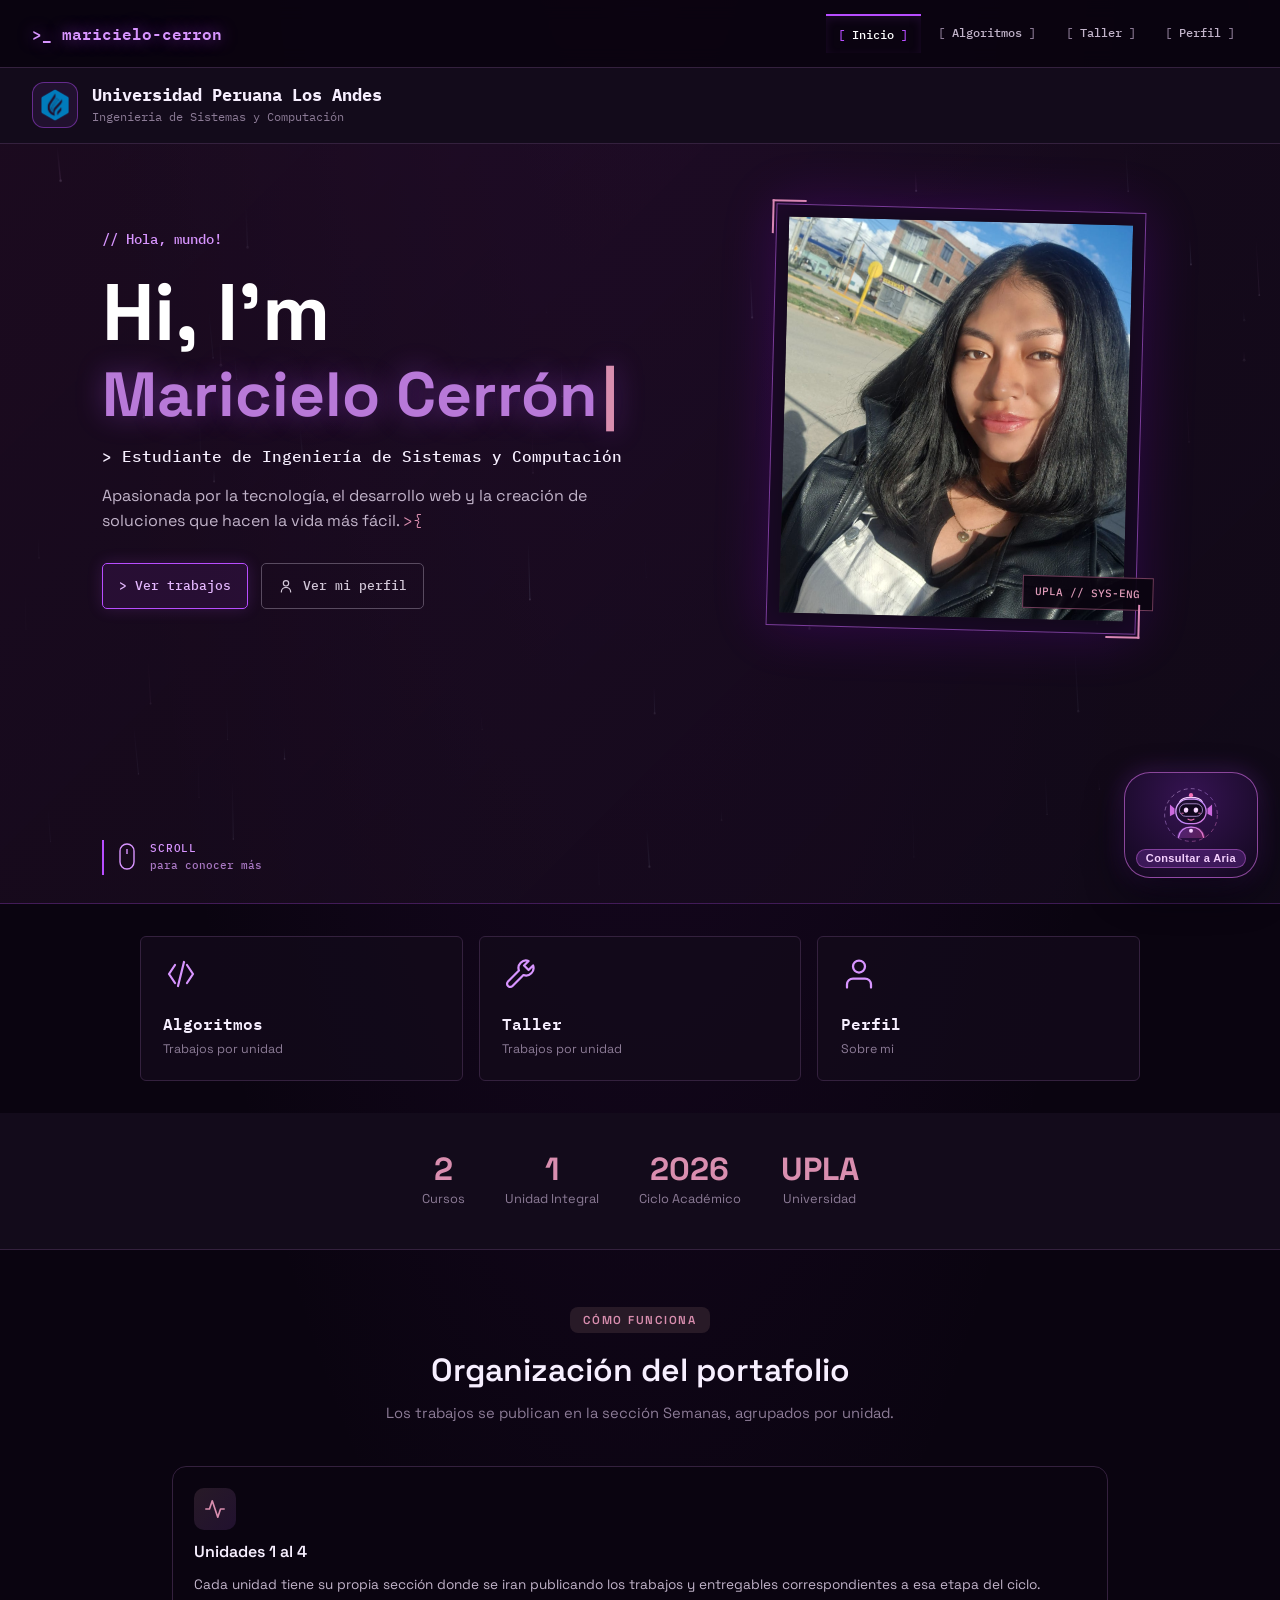
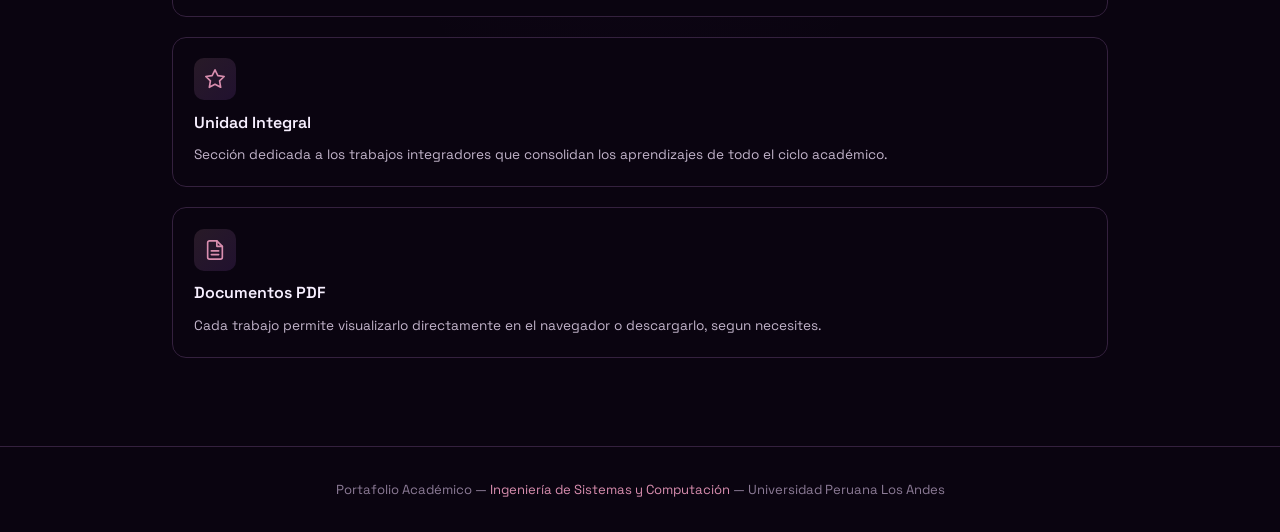
==== commit d90fe94a: "feat: implement portfolio structure, UI styles, data source, and core application logic" ====
--- a/index.html
+++ b/index.html
@@ -5,9 +5,9 @@
   <meta name="viewport" content="width=device-width, initial-scale=1.0" />
   <meta name="description" content="Portafolio academico - Ingenieria de Sistemas y Computacion, Universidad Peruana Los Andes." />
   <title>Portafolio | Inicio</title>
-  <link rel="stylesheet" href="css/style.css" />
+  <link rel="stylesheet" href="css/style.css?v=20261116" />
   <script src="js/star-rain.js" defer></script>
-  <script src="js/app.js" defer></script>
+  <script src="js/app.js?v=20261116" defer></script>
   <script src="js/chatbot.js" defer></script>
 </head>
 <body>
--- a/css/style.css
+++ b/css/style.css
@@ -1413,7 +1413,7 @@
   border-radius: 8px;
   background: rgba(184, 77, 255, 0.14);
   border: 1px solid rgba(184, 77, 255, 0.42);
-  color: var(--color-rose-light);
+  color: var(--color-rose);
   font-family: monospace;
   font-size: 0.72rem;
   font-weight: 700;
@@ -2047,3 +2047,22 @@
   opacity: 0.55;
   cursor: not-allowed;
 }
+
+/* Tarjetas de codigo/archivos: ocupan todo el ancho y el titulo no se corta */
+.file-list--archivos .file-item:only-child { grid-column: 1 / -1; }
+.file-list--archivos .file-item__body strong { white-space: normal; }
+.file-list--archivos .file-item__body small { white-space: normal; overflow: visible; }
+
+/* Semana con varios proyectos: descripción dentro del grupo desplegable */
+.exercise-group > .card__desc {
+  margin: 0;
+  padding: 0 1rem 0.75rem;
+}
+
+/* Celular: las filas de archivo se ajustan al ancho y los botones pasan abajo */
+@media (max-width: 768px) {
+  .file-list,
+  .file-list--dense { grid-template-columns: minmax(0, 1fr); }
+  .file-item { flex-wrap: wrap; min-width: 0; }
+  .file-item__actions { width: 100%; }
+}
